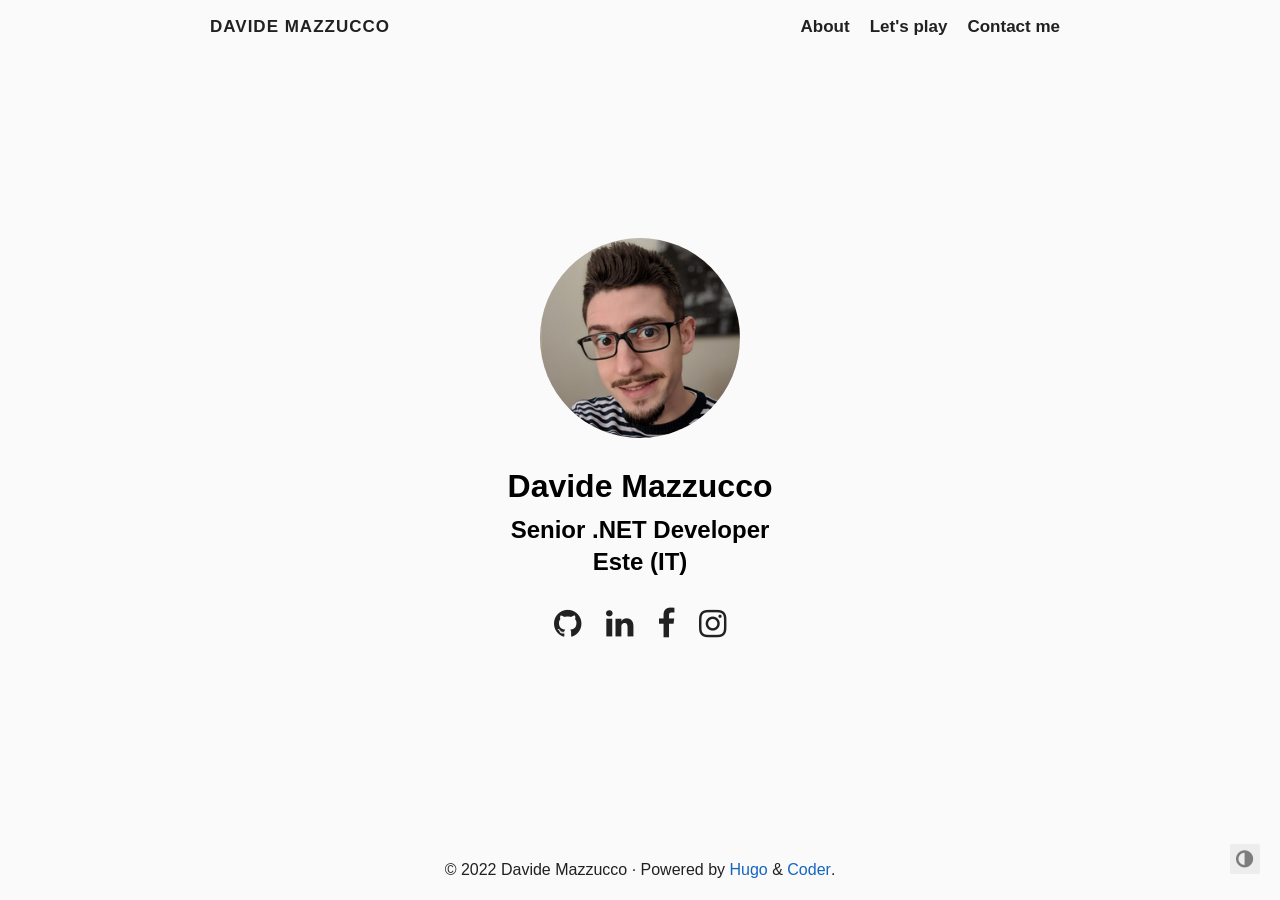
==== index.html @ 877c083f "gh-pages" ====
<!DOCTYPE html>
<html lang="en">

  <head>
    <meta charset="utf-8">
    <meta name="viewport" content="width=device-width, initial-scale=1.0">
    <meta http-equiv="Content-Language" content="en">
    <meta name="color-scheme" content="light dark">

    

    <meta name="author" content="Davide Mazzucco">
    <meta name="description" content="Davide Mazzucco&#39;s personal website">
    <meta name="keywords" content="blog,developer,personal">

    <meta name="twitter:card" content="summary"/>
<meta name="twitter:title" content="Davide Mazzucco"/>
<meta name="twitter:description" content="Davide Mazzucco&#39;s personal website"/>

    <meta property="og:title" content="Davide Mazzucco" />
<meta property="og:description" content="Davide Mazzucco&#39;s personal website" />
<meta property="og:type" content="website" />
<meta property="og:url" content="http://www.example.com/" />



    <title>Davide Mazzucco</title>

    
      <link rel="canonical" href="http://www.example.com/">
    

    <link rel="preload" href="/fonts/forkawesome-webfont.woff2?v=1.2.0" as="font" type="font/woff2" crossorigin>

    
      
      
      <link rel="stylesheet" href="/css/coder.min.d9fddbffe6f27e69985dc5fe0471cdb0e57fbf4775714bc3d847accb08f4a1f6.css" integrity="sha256-2f3b/&#43;byfmmYXcX&#43;BHHNsOV/v0d1cUvD2Eesywj0ofY=" crossorigin="anonymous" media="screen" />
    

    

    
      
        
        
        <link rel="stylesheet" href="/css/coder-dark.min.002ee2378e14c7a68f1f0a53d9694ed252090987c4e768023fac694a4fc5f793.css" integrity="sha256-AC7iN44Ux6aPHwpT2WlO0lIJCYfE52gCP6xpSk/F95M=" crossorigin="anonymous" media="screen" />
      
    

    

    

    <link rel="icon" type="image/png" href="/images/favicon-32x32.png" sizes="32x32">
    <link rel="icon" type="image/png" href="/images/favicon-16x16.png" sizes="16x16">

    <link rel="apple-touch-icon" href="/images/apple-touch-icon.png">
    <link rel="apple-touch-icon" sizes="180x180" href="/images/apple-touch-icon.png">

    <link rel="alternate" type="application/rss+xml" href="/index.xml" title="Davide Mazzucco" />
    <meta name="generator" content="Hugo 0.83.1" />
  </head>

  
  
    
  
  <body class="preload-transitions colorscheme-auto">
    
<div class="float-container">
    <a id="dark-mode-toggle" class="colorscheme-toggle">
        <i class="fa fa-adjust fa-fw" aria-hidden="true"></i>
    </a>
</div>


    <main class="wrapper">
      <nav class="navigation">
  <section class="container">
    <a class="navigation-title" href="/">
      Davide Mazzucco
    </a>
    
      <input type="checkbox" id="menu-toggle" />
      <label class="menu-button float-right" for="menu-toggle">
        <i class="fa fa-bars fa-fw" aria-hidden="true"></i>
      </label>
      <ul class="navigation-list">
        
          
            <li class="navigation-item">
              <a class="navigation-link" href="/about/">About</a>
            </li>
          
            <li class="navigation-item">
              <a class="navigation-link" href="/contact/games">Let&#39;s play</a>
            </li>
          
            <li class="navigation-item">
              <a class="navigation-link" href="/contact/">Contact me</a>
            </li>
          
        
        
      </ul>
    
  </section>
</nav>


      <div class="content">
        
  <section class="container centered">
  <div class="about">
    
      
        <div class="avatar"><img src="/images/avatar.jpg" alt="avatar"></div>
      
    
    
    <h1>Davide Mazzucco</h1>
    
    <h2>Senior .NET Developer<br>Este (IT)<br></h2>
    
    
    <ul>
      
        
          <li>
            <a href="https://github.com/Dez87/" aria-label="Github"   >
              <i class="fa fa-2x fa-github" aria-hidden="true"></i>
            </a>
          </li>
        
      
        
          <li>
            <a href="https://www.linkedin.com/in/mazzuccodavide/" aria-label="LinkedIn"   >
              <i class="fa fa-2x fa-linkedin" aria-hidden="true"></i>
            </a>
          </li>
        
      
        
          <li>
            <a href="https://www.facebook.com/dez1987" aria-label="Facebook"   >
              <i class="fa fa-2x fa-facebook" aria-hidden="true"></i>
            </a>
          </li>
        
      
        
          <li>
            <a href="https://www.instagram.com/davidakkien" aria-label="Instagram"   >
              <i class="fa fa-2x fa-instagram" aria-hidden="true"></i>
            </a>
          </li>
        
      
    </ul>
    
  </div>
</section>


      </div>

      <footer class="footer">
  <section class="container">
    ©
    
    2022
     Davide Mazzucco 
    ·
    Powered by <a href="https://gohugo.io/">Hugo</a> & <a href="https://github.com/luizdepra/hugo-coder/">Coder</a>.
    
  </section>
</footer>

    </main>

    
      
      <script src="/js/coder.min.39a51230dce2ac866c049b52573e38bf60666af4bc63c1bdf203b9b2d95b1cd6.js" integrity="sha256-OaUSMNzirIZsBJtSVz44v2BmavS8Y8G98gO5stlbHNY="></script>
    

    

    

    

    

    

    

    

    
  </body>

</html>
---- css/coder.min.d9fddbffe6f27e69985dc5fe0471cdb0e57fbf4775714bc3d847accb08f4a1f6.css ----
@charset "UTF-8";/*!normalize.css v8.0.1 | MIT License | github.com/necolas/normalize.css*/html{line-height:1.15;-webkit-text-size-adjust:100%}body{margin:0}main{display:block}h1{font-size:2em;margin:.67em 0}hr{box-sizing:content-box;height:0;overflow:visible}pre{font-family:monospace,monospace;font-size:1em}a{background-color:transparent;word-wrap:break-word}abbr[title]{border-bottom:none;text-decoration:underline;text-decoration:underline dotted}b,strong{font-weight:bolder}code,kbd,samp{font-family:monospace,monospace;font-size:1em}small{font-size:80%}sub,sup{font-size:75%;line-height:0;position:relative;vertical-align:baseline}sub{bottom:-.25em}sup{top:-.5em}img{border-style:none}button,input,optgroup,select,textarea{font-family:inherit;font-size:100%;line-height:1.15;margin:0}button,input{overflow:visible}button,select{text-transform:none}button,[type=button],[type=reset],[type=submit]{-webkit-appearance:button}button::-moz-focus-inner,[type=button]::-moz-focus-inner,[type=reset]::-moz-focus-inner,[type=submit]::-moz-focus-inner{border-style:none;padding:0}button:-moz-focusring,[type=button]:-moz-focusring,[type=reset]:-moz-focusring,[type=submit]:-moz-focusring{outline:1px dotted ButtonText}fieldset{padding:.35em .75em .625em}legend{box-sizing:border-box;color:inherit;display:table;max-width:100%;padding:0;white-space:normal}progress{vertical-align:baseline}textarea{overflow:auto}[type=checkbox],[type=radio]{box-sizing:border-box;padding:0}[type=number]::-webkit-inner-spin-button,[type=number]::-webkit-outer-spin-button{height:auto}[type=search]{-webkit-appearance:textfield;outline-offset:-2px}[type=search]::-webkit-search-decoration{-webkit-appearance:none}::-webkit-file-upload-button{-webkit-appearance:button;font:inherit}details{display:block}summary{display:list-item}template{display:none}[hidden]{display:none}/*!Fork Awesome 1.2.0
License - https://forkaweso.me/Fork-Awesome/license
Copyright 2018 Dave Gandy & Fork Awesome
Permission is hereby granted, free of charge, to any person obtaining a copy of this software and associated documentation files (the "Software"), to deal in the Software without restriction, including without limitation the rights to use, copy, modify, merge, publish, distribute, sublicense, and/or sell copies of the Software, and to permit persons to whom the Software is furnished to do so, subject to the following conditions:
The above copyright notice and this permission notice shall be included in all copies or substantial portions of the Software.
THE SOFTWARE IS PROVIDED "AS IS", WITHOUT WARRANTY OF ANY KIND, EXPRESS OR IMPLIED, INCLUDING BUT NOT LIMITED TO THE WARRANTIES OF MERCHANTABILITY, FITNESS FOR A PARTICULAR PURPOSE AND NONINFRINGEMENT. IN NO EVENT SHALL THE AUTHORS OR COPYRIGHT HOLDERS BE LIABLE FOR ANY CLAIM, DAMAGES OR OTHER LIABILITY, WHETHER IN AN ACTION OF CONTRACT, TORT OR OTHERWISE, ARISING FROM, OUT OF OR IN CONNECTION WITH THE SOFTWARE OR THE USE OR OTHER DEALINGS IN THE SOFTWARE.*/@font-face{font-family:forkawesome;src:url(../fonts/forkawesome-webfont.eot?v=1.2.0);src:url(../fonts/forkawesome-webfont.eot?#iefix&v=1.2.0)format("embedded-opentype"),url(../fonts/forkawesome-webfont.woff2?v=1.2.0)format("woff2"),url(../fonts/forkawesome-webfont.woff?v=1.2.0)format("woff"),url(../fonts/forkawesome-webfont.ttf?v=1.2.0)format("truetype"),url(../fonts/forkawesome-webfont.svg?v=1.2.0#forkawesomeregular)format("svg");font-weight:400;font-style:normal;font-display:block}.fa{display:inline-block;font:14px/1 ForkAwesome;font-size:inherit;text-rendering:auto;-webkit-font-smoothing:antialiased;-moz-osx-font-smoothing:grayscale}.fa-lg{font-size:1.33333333em;line-height:.75em;vertical-align:-15%}.fa-2x{font-size:2em}.fa-3x{font-size:3em}.fa-4x{font-size:4em}.fa-5x{font-size:5em}.fa-fw{width:1.28571429em;text-align:center}.fa-ul{padding-left:0;margin-left:2.14285714em;list-style-type:none}.fa-ul>li{position:relative}.fa-li{position:absolute;left:-2.14285714em;width:2.14285714em;top:.14285714em;text-align:center}.fa-li.fa-lg{left:-1.85714286em}.fa-border{padding:.2em .25em .15em;border:solid .08em #eee;border-radius:.1em}.fa-pull-left{float:left}.fa-pull-right{float:right}.fa.fa-pull-left{margin-right:.3em}.fa.fa-pull-right{margin-left:.3em}.pull-right{float:right}.pull-left{float:left}.fa.pull-left{margin-right:.3em}.fa.pull-right{margin-left:.3em}.fa-spin{-webkit-animation:fa-spin 2s infinite linear;animation:fa-spin 2s infinite linear}.fa-pulse{-webkit-animation:fa-spin 1s infinite steps(8);animation:fa-spin 1s infinite steps(8)}@-webkit-keyframes fa-spin{0%{-webkit-transform:rotate(0);transform:rotate(0)}100%{-webkit-transform:rotate(359deg);transform:rotate(359deg)}}@keyframes fa-spin{0%{-webkit-transform:rotate(0);transform:rotate(0)}100%{-webkit-transform:rotate(359deg);transform:rotate(359deg)}}.fa-rotate-90{-ms-filter:"progid:DXImageTransform.Microsoft.BasicImage(rotation=1)";-webkit-transform:rotate(90deg);-ms-transform:rotate(90deg);transform:rotate(90deg)}.fa-rotate-180{-ms-filter:"progid:DXImageTransform.Microsoft.BasicImage(rotation=2)";-webkit-transform:rotate(180deg);-ms-transform:rotate(180deg);transform:rotate(180deg)}.fa-rotate-270{-ms-filter:"progid:DXImageTransform.Microsoft.BasicImage(rotation=3)";-webkit-transform:rotate(270deg);-ms-transform:rotate(270deg);transform:rotate(270deg)}.fa-flip-horizontal{-ms-filter:"progid:DXImageTransform.Microsoft.BasicImage(rotation=0, mirror=1)";-webkit-transform:scale(-1,1);-ms-transform:scale(-1,1);transform:scale(-1,1)}.fa-flip-vertical{-ms-filter:"progid:DXImageTransform.Microsoft.BasicImage(rotation=2, mirror=1)";-webkit-transform:scale(1,-1);-ms-transform:scale(1,-1);transform:scale(1,-1)}:root .fa-rotate-90,:root .fa-rotate-180,:root .fa-rotate-270,:root .fa-flip-horizontal,:root .fa-flip-vertical{filter:none}.fa-stack{position:relative;display:inline-block;width:2em;height:2em;line-height:2em;vertical-align:middle}.fa-stack-1x,.fa-stack-2x{position:absolute;left:0;width:100%;text-align:center}.fa-stack-1x{line-height:inherit}.fa-stack-2x{font-size:2em}.fa-inverse{color:#fff}.fa-glass:before{content:"\f000"}.fa-music:before{content:"\f001"}.fa-search:before{content:"\f002"}.fa-envelope-o:before{content:"\f003"}.fa-heart:before{content:"\f004"}.fa-star:before{content:"\f005"}.fa-star-o:before{content:"\f006"}.fa-user:before{content:"\f007"}.fa-film:before{content:"\f008"}.fa-th-large:before{content:"\f009"}.fa-th:before{content:"\f00a"}.fa-th-list:before{content:"\f00b"}.fa-check:before{content:"\f00c"}.fa-remove:before,.fa-close:before,.fa-times:before{content:"\f00d"}.fa-search-plus:before{content:"\f00e"}.fa-search-minus:before{content:"\f010"}.fa-power-off:before{content:"\f011"}.fa-signal:before{content:"\f012"}.fa-gear:before,.fa-cog:before{content:"\f013"}.fa-trash-o:before{content:"\f014"}.fa-home:before{content:"\f015"}.fa-file-o:before{content:"\f016"}.fa-clock-o:before{content:"\f017"}.fa-road:before{content:"\f018"}.fa-download:before{content:"\f019"}.fa-arrow-circle-o-down:before{content:"\f01a"}.fa-arrow-circle-o-up:before{content:"\f01b"}.fa-inbox:before{content:"\f01c"}.fa-play-circle-o:before{content:"\f01d"}.fa-rotate-right:before,.fa-repeat:before{content:"\f01e"}.fa-sync:before,.fa-refresh:before{content:"\f021"}.fa-list-alt:before{content:"\f022"}.fa-lock:before{content:"\f023"}.fa-flag:before{content:"\f024"}.fa-headphones:before{content:"\f025"}.fa-volume-off:before{content:"\f026"}.fa-volume-down:before{content:"\f027"}.fa-volume-up:before{content:"\f028"}.fa-qrcode:before{content:"\f029"}.fa-barcode:before{content:"\f02a"}.fa-tag:before{content:"\f02b"}.fa-tags:before{content:"\f02c"}.fa-book:before{content:"\f02d"}.fa-bookmark:before{content:"\f02e"}.fa-print:before{content:"\f02f"}.fa-camera:before{content:"\f030"}.fa-font:before{content:"\f031"}.fa-bold:before{content:"\f032"}.fa-italic:before{content:"\f033"}.fa-text-height:before{content:"\f034"}.fa-text-width:before{content:"\f035"}.fa-align-left:before{content:"\f036"}.fa-align-center:before{content:"\f037"}.fa-align-right:before{content:"\f038"}.fa-align-justify:before{content:"\f039"}.fa-list:before{content:"\f03a"}.fa-dedent:before,.fa-outdent:before{content:"\f03b"}.fa-indent:before{content:"\f03c"}.fa-video:before,.fa-video-camera:before{content:"\f03d"}.fa-photo:before,.fa-image:before,.fa-picture-o:before{content:"\f03e"}.fa-pencil:before{content:"\f040"}.fa-map-marker:before{content:"\f041"}.fa-adjust:before{content:"\f042"}.fa-tint:before{content:"\f043"}.fa-edit:before,.fa-pencil-square-o:before{content:"\f044"}.fa-share-square-o:before{content:"\f045"}.fa-check-square-o:before{content:"\f046"}.fa-arrows:before{content:"\f047"}.fa-step-backward:before{content:"\f048"}.fa-fast-backward:before{content:"\f049"}.fa-backward:before{content:"\f04a"}.fa-play:before{content:"\f04b"}.fa-pause:before{content:"\f04c"}.fa-stop:before{content:"\f04d"}.fa-forward:before{content:"\f04e"}.fa-fast-forward:before{content:"\f050"}.fa-step-forward:before{content:"\f051"}.fa-eject:before{content:"\f052"}.fa-chevron-left:before{content:"\f053"}.fa-chevron-right:before{content:"\f054"}.fa-plus-circle:before{content:"\f055"}.fa-minus-circle:before{content:"\f056"}.fa-times-circle:before{content:"\f057"}.fa-check-circle:before{content:"\f058"}.fa-question-circle:before{content:"\f059"}.fa-info-circle:before{content:"\f05a"}.fa-crosshairs:before{content:"\f05b"}.fa-times-circle-o:before{content:"\f05c"}.fa-check-circle-o:before{content:"\f05d"}.fa-ban:before{content:"\f05e"}.fa-arrow-left:before{content:"\f060"}.fa-arrow-right:before{content:"\f061"}.fa-arrow-up:before{content:"\f062"}.fa-arrow-down:before{content:"\f063"}.fa-mail-forward:before,.fa-share:before{content:"\f064"}.fa-expand:before{content:"\f065"}.fa-compress:before{content:"\f066"}.fa-plus:before{content:"\f067"}.fa-minus:before{content:"\f068"}.fa-asterisk:before{content:"\f069"}.fa-exclamation-circle:before{content:"\f06a"}.fa-gift:before{content:"\f06b"}.fa-leaf:before{content:"\f06c"}.fa-fire:before{content:"\f06d"}.fa-eye:before{content:"\f06e"}.fa-eye-slash:before{content:"\f070"}.fa-warning:before,.fa-exclamation-triangle:before{content:"\f071"}.fa-plane:before{content:"\f072"}.fa-calendar:before{content:"\f073"}.fa-random:before{content:"\f074"}.fa-comment:before{content:"\f075"}.fa-magnet:before{content:"\f076"}.fa-chevron-up:before{content:"\f077"}.fa-chevron-down:before{content:"\f078"}.fa-retweet:before{content:"\f079"}.fa-shopping-cart:before{content:"\f07a"}.fa-folder:before{content:"\f07b"}.fa-folder-open:before{content:"\f07c"}.fa-arrows-v:before{content:"\f07d"}.fa-arrows-h:before{content:"\f07e"}.fa-bar-chart-o:before,.fa-bar-chart:before{content:"\f080"}.fa-twitter-square:before{content:"\f081"}.fa-facebook-square:before{content:"\f082"}.fa-camera-retro:before{content:"\f083"}.fa-key:before{content:"\f084"}.fa-gears:before,.fa-cogs:before{content:"\f085"}.fa-comments:before{content:"\f086"}.fa-thumbs-o-up:before{content:"\f087"}.fa-thumbs-o-down:before{content:"\f088"}.fa-star-half:before{content:"\f089"}.fa-heart-o:before{content:"\f08a"}.fa-sign-out:before{content:"\f08b"}.fa-linkedin-square:before{content:"\f08c"}.fa-thumb-tack:before{content:"\f08d"}.fa-external-link:before{content:"\f08e"}.fa-sign-in:before{content:"\f090"}.fa-trophy:before{content:"\f091"}.fa-github-square:before{content:"\f092"}.fa-upload:before{content:"\f093"}.fa-lemon-o:before{content:"\f094"}.fa-phone:before{content:"\f095"}.fa-square-o:before{content:"\f096"}.fa-bookmark-o:before{content:"\f097"}.fa-phone-square:before{content:"\f098"}.fa-twitter:before{content:"\f099"}.fa-facebook-f:before,.fa-facebook:before{content:"\f09a"}.fa-github:before{content:"\f09b"}.fa-unlock:before{content:"\f09c"}.fa-credit-card:before{content:"\f09d"}.fa-feed:before,.fa-rss:before{content:"\f09e"}.fa-hdd-o:before{content:"\f0a0"}.fa-bullhorn:before{content:"\f0a1"}.fa-bell-o:before{content:"\f0f3"}.fa-certificate:before{content:"\f0a3"}.fa-hand-o-right:before{content:"\f0a4"}.fa-hand-o-left:before{content:"\f0a5"}.fa-hand-o-up:before{content:"\f0a6"}.fa-hand-o-down:before{content:"\f0a7"}.fa-arrow-circle-left:before{content:"\f0a8"}.fa-arrow-circle-right:before{content:"\f0a9"}.fa-arrow-circle-up:before{content:"\f0aa"}.fa-arrow-circle-down:before{content:"\f0ab"}.fa-globe:before{content:"\f0ac"}.fa-globe-e:before{content:"\f304"}.fa-globe-w:before{content:"\f305"}.fa-wrench:before{content:"\f0ad"}.fa-tasks:before{content:"\f0ae"}.fa-filter:before{content:"\f0b0"}.fa-briefcase:before{content:"\f0b1"}.fa-arrows-alt:before{content:"\f0b2"}.fa-community:before,.fa-group:before,.fa-users:before{content:"\f0c0"}.fa-chain:before,.fa-link:before{content:"\f0c1"}.fa-cloud:before{content:"\f0c2"}.fa-flask:before{content:"\f0c3"}.fa-cut:before,.fa-scissors:before{content:"\f0c4"}.fa-copy:before,.fa-files-o:before{content:"\f0c5"}.fa-paperclip:before{content:"\f0c6"}.fa-save:before,.fa-floppy-o:before{content:"\f0c7"}.fa-square:before{content:"\f0c8"}.fa-navicon:before,.fa-reorder:before,.fa-bars:before{content:"\f0c9"}.fa-list-ul:before{content:"\f0ca"}.fa-list-ol:before{content:"\f0cb"}.fa-strikethrough:before{content:"\f0cc"}.fa-underline:before{content:"\f0cd"}.fa-table:before{content:"\f0ce"}.fa-magic:before{content:"\f0d0"}.fa-truck:before{content:"\f0d1"}.fa-pinterest:before{content:"\f0d2"}.fa-pinterest-square:before{content:"\f0d3"}.fa-google-plus-square:before{content:"\f0d4"}.fa-google-plus-g:before,.fa-google-plus:before{content:"\f0d5"}.fa-money:before{content:"\f0d6"}.fa-caret-down:before{content:"\f0d7"}.fa-caret-up:before{content:"\f0d8"}.fa-caret-left:before{content:"\f0d9"}.fa-caret-right:before{content:"\f0da"}.fa-columns:before{content:"\f0db"}.fa-unsorted:before,.fa-sort:before{content:"\f0dc"}.fa-sort-down:before,.fa-sort-desc:before{content:"\f0dd"}.fa-sort-up:before,.fa-sort-asc:before{content:"\f0de"}.fa-envelope:before{content:"\f0e0"}.fa-linkedin:before{content:"\f0e1"}.fa-rotate-left:before,.fa-undo:before{content:"\f0e2"}.fa-legal:before,.fa-gavel:before{content:"\f0e3"}.fa-dashboard:before,.fa-tachometer:before{content:"\f0e4"}.fa-comment-o:before{content:"\f0e5"}.fa-comments-o:before{content:"\f0e6"}.fa-flash:before,.fa-bolt:before{content:"\f0e7"}.fa-sitemap:before{content:"\f0e8"}.fa-umbrella:before{content:"\f0e9"}.fa-paste:before,.fa-clipboard:before{content:"\f0ea"}.fa-lightbulb-o:before{content:"\f0eb"}.fa-exchange:before{content:"\f0ec"}.fa-cloud-download:before{content:"\f0ed"}.fa-cloud-upload:before{content:"\f0ee"}.fa-user-md:before{content:"\f0f0"}.fa-stethoscope:before{content:"\f0f1"}.fa-suitcase:before{content:"\f0f2"}.fa-bell:before{content:"\f0a2"}.fa-coffee:before{content:"\f0f4"}.fa-utensils:before,.fa-cutlery:before{content:"\f0f5"}.fa-file-text-o:before{content:"\f0f6"}.fa-building-o:before{content:"\f0f7"}.fa-hospital-o:before{content:"\f0f8"}.fa-ambulance:before{content:"\f0f9"}.fa-medkit:before{content:"\f0fa"}.fa-fighter-jet:before{content:"\f0fb"}.fa-beer:before{content:"\f0fc"}.fa-h-square:before{content:"\f0fd"}.fa-plus-square:before{content:"\f0fe"}.fa-angle-double-left:before{content:"\f100"}.fa-angle-double-right:before{content:"\f101"}.fa-angle-double-up:before{content:"\f102"}.fa-angle-double-down:before{content:"\f103"}.fa-angle-left:before{content:"\f104"}.fa-angle-right:before{content:"\f105"}.fa-angle-up:before{content:"\f106"}.fa-angle-down:before{content:"\f107"}.fa-desktop:before{content:"\f108"}.fa-laptop:before{content:"\f109"}.fa-tablet:before{content:"\f10a"}.fa-mobile-phone:before,.fa-mobile:before{content:"\f10b"}.fa-circle-o:before{content:"\f10c"}.fa-quote-left:before{content:"\f10d"}.fa-quote-right:before{content:"\f10e"}.fa-spinner:before{content:"\f110"}.fa-circle:before{content:"\f111"}.fa-mail-reply:before,.fa-reply:before{content:"\f112"}.fa-github-alt:before{content:"\f113"}.fa-folder-o:before{content:"\f114"}.fa-folder-open-o:before{content:"\f115"}.fa-smile-o:before{content:"\f118"}.fa-frown-o:before{content:"\f119"}.fa-meh-o:before{content:"\f11a"}.fa-gamepad:before{content:"\f11b"}.fa-keyboard-o:before{content:"\f11c"}.fa-flag-o:before{content:"\f11d"}.fa-flag-checkered:before{content:"\f11e"}.fa-terminal:before{content:"\f120"}.fa-code:before{content:"\f121"}.fa-mail-reply-all:before,.fa-reply-all:before{content:"\f122"}.fa-star-half-empty:before,.fa-star-half-full:before,.fa-star-half-o:before{content:"\f123"}.fa-location-arrow:before{content:"\f124"}.fa-crop:before{content:"\f125"}.fa-code-fork:before{content:"\f126"}.fa-unlink:before,.fa-chain-broken:before{content:"\f127"}.fa-question:before{content:"\f128"}.fa-info:before{content:"\f129"}.fa-exclamation:before{content:"\f12a"}.fa-superscript:before{content:"\f12b"}.fa-subscript:before{content:"\f12c"}.fa-eraser:before{content:"\f12d"}.fa-puzzle-piece:before{content:"\f12e"}.fa-microphone:before{content:"\f130"}.fa-microphone-slash:before{content:"\f131"}.fa-shield:before{content:"\f132"}.fa-calendar-o:before{content:"\f133"}.fa-fire-extinguisher:before{content:"\f134"}.fa-rocket:before{content:"\f135"}.fa-maxcdn:before{content:"\f136"}.fa-chevron-circle-left:before{content:"\f137"}.fa-chevron-circle-right:before{content:"\f138"}.fa-chevron-circle-up:before{content:"\f139"}.fa-chevron-circle-down:before{content:"\f13a"}.fa-html5:before{content:"\f13b"}.fa-css3:before{content:"\f13c"}.fa-anchor:before{content:"\f13d"}.fa-unlock-alt:before{content:"\f13e"}.fa-bullseye:before{content:"\f140"}.fa-ellipsis-h:before{content:"\f141"}.fa-ellipsis-v:before{content:"\f142"}.fa-rss-square:before{content:"\f143"}.fa-play-circle:before{content:"\f144"}.fa-ticket:before{content:"\f145"}.fa-minus-square:before{content:"\f146"}.fa-minus-square-o:before{content:"\f147"}.fa-level-up:before{content:"\f148"}.fa-level-down:before{content:"\f149"}.fa-check-square:before{content:"\f14a"}.fa-pencil-square:before{content:"\f14b"}.fa-external-link-square:before{content:"\f14c"}.fa-share-square:before{content:"\f14d"}.fa-compass:before{content:"\f14e"}.fa-toggle-down:before,.fa-caret-square-o-down:before{content:"\f150"}.fa-toggle-up:before,.fa-caret-square-o-up:before{content:"\f151"}.fa-toggle-right:before,.fa-caret-square-o-right:before{content:"\f152"}.fa-euro:before,.fa-eur:before{content:"\f153"}.fa-pound:before,.fa-gbp:before{content:"\f154"}.fa-dollar:before,.fa-usd:before{content:"\f155"}.fa-rupee:before,.fa-inr:before{content:"\f156"}.fa-cny:before,.fa-rmb:before,.fa-yen:before,.fa-jpy:before{content:"\f157"}.fa-ruble:before,.fa-rouble:before,.fa-rub:before{content:"\f158"}.fa-won:before,.fa-krw:before{content:"\f159"}.fa-bitcoin:before,.fa-btc:before{content:"\f15a"}.fa-file:before{content:"\f15b"}.fa-file-text:before{content:"\f15c"}.fa-sort-alpha-down:before,.fa-sort-alpha-asc:before{content:"\f15d"}.fa-sort-alpha-up:before,.fa-sort-alpha-desc:before{content:"\f15e"}.fa-sort-amount-down:before,.fa-sort-amount-asc:before{content:"\f160"}.fa-sort-amount-up:before,.fa-sort-amount-desc:before{content:"\f161"}.fa-sort-numeric-down:before,.fa-sort-numeric-asc:before{content:"\f162"}.fa-sort-numeric-up:before,.fa-sort-numeric-desc:before{content:"\f163"}.fa-thumbs-up:before{content:"\f164"}.fa-thumbs-down:before{content:"\f165"}.fa-youtube-square:before{content:"\f166"}.fa-youtube:before{content:"\f167"}.fa-xing:before{content:"\f168"}.fa-xing-square:before{content:"\f169"}.fa-youtube-play:before{content:"\f16a"}.fa-dropbox:before{content:"\f16b"}.fa-stack-overflow:before{content:"\f16c"}.fa-instagram:before{content:"\f16d"}.fa-flickr:before{content:"\f16e"}.fa-adn:before{content:"\f170"}.fa-bitbucket:before{content:"\f171"}.fa-bitbucket-square:before{content:"\f172"}.fa-tumblr:before{content:"\f173"}.fa-tumblr-square:before{content:"\f174"}.fa-long-arrow-down:before{content:"\f175"}.fa-long-arrow-up:before{content:"\f176"}.fa-long-arrow-left:before{content:"\f177"}.fa-long-arrow-right:before{content:"\f178"}.fa-apple:before{content:"\f179"}.fa-windows:before{content:"\f17a"}.fa-android:before{content:"\f17b"}.fa-linux:before{content:"\f17c"}.fa-dribbble:before{content:"\f17d"}.fa-skype:before{content:"\f17e"}.fa-foursquare:before{content:"\f180"}.fa-trello:before{content:"\f181"}.fa-female:before{content:"\f182"}.fa-male:before{content:"\f183"}.fa-gittip:before,.fa-gratipay:before{content:"\f184"}.fa-sun-o:before{content:"\f185"}.fa-moon-o:before{content:"\f186"}.fa-archive:before{content:"\f187"}.fa-bug:before{content:"\f188"}.fa-vk:before{content:"\f189"}.fa-weibo:before{content:"\f18a"}.fa-renren:before{content:"\f18b"}.fa-pagelines:before{content:"\f18c"}.fa-stack-exchange:before{content:"\f18d"}.fa-arrow-circle-o-right:before{content:"\f18e"}.fa-arrow-circle-o-left:before{content:"\f190"}.fa-toggle-left:before,.fa-caret-square-o-left:before{content:"\f191"}.fa-dot-circle-o:before{content:"\f192"}.fa-wheelchair:before{content:"\f193"}.fa-vimeo-square:before{content:"\f194"}.fa-turkish-lira:before,.fa-try:before{content:"\f195"}.fa-plus-square-o:before{content:"\f196"}.fa-space-shuttle:before{content:"\f197"}.fa-slack:before{content:"\f198"}.fa-envelope-square:before{content:"\f199"}.fa-wordpress:before{content:"\f19a"}.fa-openid:before{content:"\f19b"}.fa-institution:before,.fa-bank:before,.fa-university:before{content:"\f19c"}.fa-mortar-board:before,.fa-graduation-cap:before{content:"\f19d"}.fa-yahoo:before{content:"\f19e"}.fa-google:before{content:"\f1a0"}.fa-reddit:before{content:"\f1a1"}.fa-reddit-square:before{content:"\f1a2"}.fa-stumbleupon-circle:before{content:"\f1a3"}.fa-stumbleupon:before{content:"\f1a4"}.fa-delicious:before{content:"\f1a5"}.fa-digg:before{content:"\f1a6"}.fa-drupal:before{content:"\f1a9"}.fa-joomla:before{content:"\f1aa"}.fa-language:before{content:"\f1ab"}.fa-fax:before{content:"\f1ac"}.fa-building:before{content:"\f1ad"}.fa-child:before{content:"\f1ae"}.fa-paw:before{content:"\f1b0"}.fa-utensil-spoon:before,.fa-spoon:before{content:"\f1b1"}.fa-cube:before{content:"\f1b2"}.fa-cubes:before{content:"\f1b3"}.fa-behance:before{content:"\f1b4"}.fa-behance-square:before{content:"\f1b5"}.fa-steam:before{content:"\f1b6"}.fa-steam-square:before{content:"\f1b7"}.fa-recycle:before{content:"\f1b8"}.fa-automobile:before,.fa-car:before{content:"\f1b9"}.fa-cab:before,.fa-taxi:before{content:"\f1ba"}.fa-tree:before{content:"\f1bb"}.fa-spotify:before{content:"\f1bc"}.fa-deviantart:before{content:"\f1bd"}.fa-soundcloud:before{content:"\f1be"}.fa-database:before{content:"\f1c0"}.fa-file-pdf-o:before{content:"\f1c1"}.fa-file-word-o:before{content:"\f1c2"}.fa-file-excel-o:before{content:"\f1c3"}.fa-file-powerpoint-o:before{content:"\f1c4"}.fa-file-photo-o:before,.fa-file-picture-o:before,.fa-file-image-o:before{content:"\f1c5"}.fa-file-zip-o:before,.fa-file-archive-o:before{content:"\f1c6"}.fa-file-sound-o:before,.fa-file-audio-o:before{content:"\f1c7"}.fa-file-movie-o:before,.fa-file-video-o:before{content:"\f1c8"}.fa-file-code-o:before{content:"\f1c9"}.fa-vine:before{content:"\f1ca"}.fa-codepen:before{content:"\f1cb"}.fa-jsfiddle:before{content:"\f1cc"}.fa-life-bouy:before,.fa-life-buoy:before,.fa-life-saver:before,.fa-support:before,.fa-life-ring:before{content:"\f1cd"}.fa-circle-o-notch:before{content:"\f1ce"}.fa-ra:before,.fa-resistance:before,.fa-rebel:before{content:"\f1d0"}.fa-ge:before,.fa-empire:before{content:"\f1d1"}.fa-git-square:before{content:"\f1d2"}.fa-git:before{content:"\f1d3"}.fa-y-combinator-square:before,.fa-yc-square:before,.fa-hacker-news:before{content:"\f1d4"}.fa-tencent-weibo:before{content:"\f1d5"}.fa-qq:before{content:"\f1d6"}.fa-wechat:before,.fa-weixin:before{content:"\f1d7"}.fa-send:before,.fa-paper-plane:before{content:"\f1d8"}.fa-send-o:before,.fa-paper-plane-o:before{content:"\f1d9"}.fa-history:before{content:"\f1da"}.fa-circle-thin:before{content:"\f1db"}.fa-heading:before,.fa-header:before{content:"\f1dc"}.fa-paragraph:before{content:"\f1dd"}.fa-sliders:before{content:"\f1de"}.fa-share-alt:before{content:"\f1e0"}.fa-share-alt-square:before{content:"\f1e1"}.fa-bomb:before{content:"\f1e2"}.fa-soccer-ball-o:before,.fa-futbol-o:before{content:"\f1e3"}.fa-tty:before{content:"\f1e4"}.fa-binoculars:before{content:"\f1e5"}.fa-plug:before{content:"\f1e6"}.fa-slideshare:before{content:"\f1e7"}.fa-twitch:before{content:"\f1e8"}.fa-yelp:before{content:"\f1e9"}.fa-newspaper-o:before{content:"\f1ea"}.fa-wifi:before{content:"\f1eb"}.fa-calculator:before{content:"\f1ec"}.fa-paypal:before{content:"\f1ed"}.fa-google-wallet:before{content:"\f1ee"}.fa-cc-visa:before{content:"\f1f0"}.fa-cc-mastercard:before{content:"\f1f1"}.fa-cc-discover:before{content:"\f1f2"}.fa-cc-amex:before{content:"\f1f3"}.fa-cc-paypal:before{content:"\f1f4"}.fa-cc-stripe:before{content:"\f1f5"}.fa-bell-slash:before{content:"\f1f6"}.fa-bell-slash-o:before{content:"\f1f7"}.fa-trash:before{content:"\f1f8"}.fa-copyright:before{content:"\f1f9"}.fa-at:before{content:"\f1fa"}.fa-eyedropper:before{content:"\f1fb"}.fa-paint-brush:before{content:"\f1fc"}.fa-birthday-cake:before{content:"\f1fd"}.fa-area-chart:before{content:"\f1fe"}.fa-pie-chart:before{content:"\f200"}.fa-line-chart:before{content:"\f201"}.fa-lastfm:before{content:"\f202"}.fa-lastfm-square:before{content:"\f203"}.fa-toggle-off:before{content:"\f204"}.fa-toggle-on:before{content:"\f205"}.fa-bicycle:before{content:"\f206"}.fa-bus:before{content:"\f207"}.fa-ioxhost:before{content:"\f208"}.fa-angellist:before{content:"\f209"}.fa-closed-captioning:before,.fa-cc:before{content:"\f20a"}.fa-shekel:before,.fa-sheqel:before,.fa-ils:before{content:"\f20b"}.fa-meanpath:before{content:"\f20c"}.fa-buysellads:before{content:"\f20d"}.fa-connectdevelop:before{content:"\f20e"}.fa-dashcube:before{content:"\f210"}.fa-forumbee:before{content:"\f211"}.fa-leanpub:before{content:"\f212"}.fa-sellsy:before{content:"\f213"}.fa-shirtsinbulk:before{content:"\f214"}.fa-simplybuilt:before{content:"\f215"}.fa-skyatlas:before{content:"\f216"}.fa-cart-plus:before{content:"\f217"}.fa-cart-arrow-down:before{content:"\f218"}.fa-gem:before,.fa-diamond:before{content:"\f219"}.fa-ship:before{content:"\f21a"}.fa-user-secret:before{content:"\f21b"}.fa-motorcycle:before{content:"\f21c"}.fa-street-view:before{content:"\f21d"}.fa-heartbeat:before{content:"\f21e"}.fa-venus:before{content:"\f221"}.fa-mars:before{content:"\f222"}.fa-mercury:before{content:"\f223"}.fa-intersex:before,.fa-transgender:before{content:"\f224"}.fa-transgender-alt:before{content:"\f225"}.fa-venus-double:before{content:"\f226"}.fa-mars-double:before{content:"\f227"}.fa-venus-mars:before{content:"\f228"}.fa-mars-stroke:before{content:"\f229"}.fa-mars-stroke-v:before{content:"\f22a"}.fa-mars-stroke-h:before{content:"\f22b"}.fa-neuter:before{content:"\f22c"}.fa-genderless:before{content:"\f22d"}.fa-facebook-official:before{content:"\f230"}.fa-pinterest-p:before{content:"\f231"}.fa-whatsapp:before{content:"\f232"}.fa-server:before{content:"\f233"}.fa-user-plus:before{content:"\f234"}.fa-user-times:before{content:"\f235"}.fa-hotel:before,.fa-bed:before{content:"\f236"}.fa-viacoin:before{content:"\f237"}.fa-train:before{content:"\f238"}.fa-subway:before{content:"\f239"}.fa-medium:before{content:"\f23a"}.fa-medium-square:before{content:"\f2f8"}.fa-yc:before,.fa-y-combinator:before{content:"\f23b"}.fa-optin-monster:before{content:"\f23c"}.fa-opencart:before{content:"\f23d"}.fa-expeditedssl:before{content:"\f23e"}.fa-battery-4:before,.fa-battery:before,.fa-battery-full:before{content:"\f240"}.fa-battery-3:before,.fa-battery-three-quarters:before{content:"\f241"}.fa-battery-2:before,.fa-battery-half:before{content:"\f242"}.fa-battery-1:before,.fa-battery-quarter:before{content:"\f243"}.fa-battery-0:before,.fa-battery-empty:before{content:"\f244"}.fa-mouse-pointer:before{content:"\f245"}.fa-i-cursor:before{content:"\f246"}.fa-object-group:before{content:"\f247"}.fa-object-ungroup:before{content:"\f248"}.fa-sticky-note:before{content:"\f249"}.fa-sticky-note-o:before{content:"\f24a"}.fa-cc-jcb:before{content:"\f24b"}.fa-cc-diners-club:before{content:"\f24c"}.fa-clone:before{content:"\f24d"}.fa-balance-scale:before{content:"\f24e"}.fa-hourglass-o:before{content:"\f250"}.fa-hourglass-1:before,.fa-hourglass-start:before{content:"\f251"}.fa-hourglass-2:before,.fa-hourglass-half:before{content:"\f252"}.fa-hourglass-3:before,.fa-hourglass-end:before{content:"\f253"}.fa-hourglass:before{content:"\f254"}.fa-hand-grab-o:before,.fa-hand-rock-o:before{content:"\f255"}.fa-hand-stop-o:before,.fa-hand-paper-o:before{content:"\f256"}.fa-hand-scissors-o:before{content:"\f257"}.fa-hand-lizard-o:before{content:"\f258"}.fa-hand-spock-o:before{content:"\f259"}.fa-hand-pointer-o:before{content:"\f25a"}.fa-hand-peace-o:before{content:"\f25b"}.fa-trademark:before{content:"\f25c"}.fa-registered:before{content:"\f25d"}.fa-creative-commons:before{content:"\f25e"}.fa-gg:before{content:"\f260"}.fa-gg-circle:before{content:"\f261"}.fa-tripadvisor:before{content:"\f262"}.fa-odnoklassniki:before{content:"\f263"}.fa-odnoklassniki-square:before{content:"\f264"}.fa-get-pocket:before{content:"\f265"}.fa-wikipedia-w:before{content:"\f266"}.fa-safari:before{content:"\f267"}.fa-chrome:before{content:"\f268"}.fa-firefox:before{content:"\f269"}.fa-opera:before{content:"\f26a"}.fa-internet-explorer:before{content:"\f26b"}.fa-tv:before,.fa-television:before{content:"\f26c"}.fa-contao:before{content:"\f26d"}.fa-500px:before{content:"\f26e"}.fa-amazon:before{content:"\f270"}.fa-calendar-plus-o:before{content:"\f271"}.fa-calendar-minus-o:before{content:"\f272"}.fa-calendar-times-o:before{content:"\f273"}.fa-calendar-check-o:before{content:"\f274"}.fa-industry:before{content:"\f275"}.fa-map-pin:before{content:"\f276"}.fa-map-signs:before{content:"\f277"}.fa-map-o:before{content:"\f278"}.fa-map:before{content:"\f279"}.fa-commenting:before{content:"\f27a"}.fa-commenting-o:before{content:"\f27b"}.fa-houzz:before{content:"\f27c"}.fa-vimeo-v:before,.fa-vimeo:before{content:"\f27d"}.fa-black-tie:before{content:"\f27e"}.fa-fonticons:before{content:"\f280"}.fa-reddit-alien:before{content:"\f281"}.fa-edge:before{content:"\f282"}.fa-credit-card-alt:before{content:"\f283"}.fa-codiepie:before{content:"\f284"}.fa-modx:before{content:"\f285"}.fa-fort-awesome:before{content:"\f286"}.fa-usb:before{content:"\f287"}.fa-product-hunt:before{content:"\f288"}.fa-mixcloud:before{content:"\f289"}.fa-scribd:before{content:"\f28a"}.fa-pause-circle:before{content:"\f28b"}.fa-pause-circle-o:before{content:"\f28c"}.fa-stop-circle:before{content:"\f28d"}.fa-stop-circle-o:before{content:"\f28e"}.fa-shopping-bag:before{content:"\f290"}.fa-shopping-basket:before{content:"\f291"}.fa-hashtag:before{content:"\f292"}.fa-bluetooth:before{content:"\f293"}.fa-bluetooth-b:before{content:"\f294"}.fa-percent:before{content:"\f295"}.fa-gitlab:before{content:"\f296"}.fa-wpbeginner:before{content:"\f297"}.fa-wpforms:before{content:"\f298"}.fa-envira:before{content:"\f299"}.fa-universal-access:before{content:"\f29a"}.fa-wheelchair-alt:before{content:"\f29b"}.fa-question-circle-o:before{content:"\f29c"}.fa-blind:before{content:"\f29d"}.fa-audio-description:before{content:"\f29e"}.fa-phone-volume:before,.fa-volume-control-phone:before{content:"\f2a0"}.fa-braille:before{content:"\f2a1"}.fa-assistive-listening-systems:before{content:"\f2a2"}.fa-asl-interpreting:before,.fa-american-sign-language-interpreting:before{content:"\f2a3"}.fa-deafness:before,.fa-hard-of-hearing:before,.fa-deaf:before{content:"\f2a4"}.fa-glide:before{content:"\f2a5"}.fa-glide-g:before{content:"\f2a6"}.fa-signing:before,.fa-sign-language:before{content:"\f2a7"}.fa-low-vision:before{content:"\f2a8"}.fa-viadeo:before{content:"\f2a9"}.fa-viadeo-square:before{content:"\f2aa"}.fa-snapchat:before{content:"\f2ab"}.fa-snapchat-ghost:before{content:"\f2ac"}.fa-snapchat-square:before{content:"\f2ad"}.fa-first-order:before{content:"\f2b0"}.fa-yoast:before{content:"\f2b1"}.fa-themeisle:before{content:"\f2b2"}.fa-google-plus-circle:before,.fa-google-plus-official:before{content:"\f2b3"}.fa-fa:before,.fa-font-awesome:before{content:"\f2b4"}.fa-handshake-o:before{content:"\f2b5"}.fa-envelope-open:before{content:"\f2b6"}.fa-envelope-open-o:before{content:"\f2b7"}.fa-linode:before{content:"\f2b8"}.fa-address-book:before{content:"\f2b9"}.fa-address-book-o:before{content:"\f2ba"}.fa-vcard:before,.fa-address-card:before{content:"\f2bb"}.fa-vcard-o:before,.fa-address-card-o:before{content:"\f2bc"}.fa-user-circle:before{content:"\f2bd"}.fa-user-circle-o:before{content:"\f2be"}.fa-user-o:before{content:"\f2c0"}.fa-id-badge:before{content:"\f2c1"}.fa-drivers-license:before,.fa-id-card:before{content:"\f2c2"}.fa-drivers-license-o:before,.fa-id-card-o:before{content:"\f2c3"}.fa-quora:before{content:"\f2c4"}.fa-free-code-camp:before{content:"\f2c5"}.fa-telegram:before{content:"\f2c6"}.fa-thermometer-4:before,.fa-thermometer:before,.fa-thermometer-full:before{content:"\f2c7"}.fa-thermometer-3:before,.fa-thermometer-three-quarters:before{content:"\f2c8"}.fa-thermometer-2:before,.fa-thermometer-half:before{content:"\f2c9"}.fa-thermometer-1:before,.fa-thermometer-quarter:before{content:"\f2ca"}.fa-thermometer-0:before,.fa-thermometer-empty:before{content:"\f2cb"}.fa-shower:before{content:"\f2cc"}.fa-bathtub:before,.fa-s15:before,.fa-bath:before{content:"\f2cd"}.fa-podcast:before{content:"\f2ce"}.fa-window-maximize:before{content:"\f2d0"}.fa-window-minimize:before{content:"\f2d1"}.fa-window-restore:before{content:"\f2d2"}.fa-times-rectangle:before,.fa-window-close:before{content:"\f2d3"}.fa-times-rectangle-o:before,.fa-window-close-o:before{content:"\f2d4"}.fa-bandcamp:before{content:"\f2d5"}.fa-grav:before{content:"\f2d6"}.fa-etsy:before{content:"\f2d7"}.fa-imdb:before{content:"\f2d8"}.fa-ravelry:before{content:"\f2d9"}.fa-eercast:before{content:"\f2da"}.fa-microchip:before{content:"\f2db"}.fa-snowflake-o:before{content:"\f2dc"}.fa-superpowers:before{content:"\f2dd"}.fa-wpexplorer:before{content:"\f2de"}.fa-meetup:before{content:"\f2e0"}.fa-mastodon:before{content:"\f2e1"}.fa-mastodon-alt:before{content:"\f2e2"}.fa-fork-circle:before,.fa-fork-awesome:before{content:"\f2e3"}.fa-peertube:before{content:"\f2e4"}.fa-diaspora:before{content:"\f2e5"}.fa-friendica:before{content:"\f2e6"}.fa-gnu-social:before{content:"\f2e7"}.fa-liberapay-square:before{content:"\f2e8"}.fa-liberapay:before{content:"\f2e9"}.fa-ssb:before,.fa-scuttlebutt:before{content:"\f2ea"}.fa-hubzilla:before{content:"\f2eb"}.fa-social-home:before{content:"\f2ec"}.fa-artstation:before{content:"\f2ed"}.fa-discord:before{content:"\f2ee"}.fa-discord-alt:before{content:"\f2ef"}.fa-patreon:before{content:"\f2f0"}.fa-snowdrift:before{content:"\f2f1"}.fa-activitypub:before{content:"\f2f2"}.fa-ethereum:before{content:"\f2f3"}.fa-keybase:before{content:"\f2f4"}.fa-shaarli:before{content:"\f2f5"}.fa-shaarli-o:before{content:"\f2f6"}.fa-cut-key:before,.fa-key-modern:before{content:"\f2f7"}.fa-xmpp:before{content:"\f2f9"}.fa-archive-org:before{content:"\f2fc"}.fa-freedombox:before{content:"\f2fd"}.fa-facebook-messenger:before{content:"\f2fe"}.fa-debian:before{content:"\f2ff"}.fa-mastodon-square:before{content:"\f300"}.fa-tipeee:before{content:"\f301"}.fa-react:before{content:"\f302"}.fa-dogmazic:before{content:"\f303"}.fa-zotero:before{content:"\f309"}.fa-nodejs:before{content:"\f308"}.fa-nextcloud:before{content:"\f306"}.fa-nextcloud-square:before{content:"\f307"}.fa-hackaday:before{content:"\f30a"}.fa-laravel:before{content:"\f30b"}.fa-signalapp:before{content:"\f30c"}.fa-gnupg:before{content:"\f30d"}.fa-php:before{content:"\f30e"}.fa-ffmpeg:before{content:"\f30f"}.fa-joplin:before{content:"\f310"}.fa-syncthing:before{content:"\f311"}.fa-inkscape:before{content:"\f312"}.fa-matrix-org:before{content:"\f313"}.fa-pixelfed:before{content:"\f314"}.fa-bootstrap:before{content:"\f315"}.fa-dev-to:before{content:"\f316"}.fa-hashnode:before{content:"\f317"}.fa-jirafeau:before{content:"\f318"}.fa-emby:before{content:"\f319"}.fa-wikidata:before{content:"\f31a"}.fa-gimp:before{content:"\f31b"}.fa-c:before{content:"\f31c"}.fa-digitalocean:before{content:"\f31d"}.fa-att:before{content:"\f31e"}.fa-gitea:before{content:"\f31f"}.fa-file-epub:before{content:"\f321"}.fa-python:before{content:"\f322"}.fa-archlinux:before{content:"\f323"}.fa-pleroma:before{content:"\f324"}.fa-unsplash:before{content:"\f325"}.fa-hackster:before{content:"\f326"}.fa-spell-check:before{content:"\f327"}.fa-moon:before{content:"\f328"}.fa-sun:before{content:"\f329"}.fa-f-droid:before{content:"\f32a"}.fa-biometric:before{content:"\f32b"}.fa-wire:before{content:"\f32c"}.fa-tor-onion:before{content:"\f32e"}.fa-volume-mute:before{content:"\f32f"}.fa-bell-ringing:before{content:"\f32d"}.fa-bell-ringing-o:before{content:"\f330"}.fa-hal:before{content:"\f333"}.fa-jupyter:before{content:"\f335"}.fa-julia:before{content:"\f334"}.fa-classicpress:before{content:"\f331"}.fa-classicpress-circle:before{content:"\f332"}.fa-open-collective:before{content:"\f336"}.fa-orcid:before{content:"\f337"}.fa-researchgate:before{content:"\f338"}.fa-funkwhale:before{content:"\f339"}.fa-askfm:before{content:"\f33a"}.fa-blockstack:before{content:"\f33b"}.fa-boardgamegeek:before{content:"\f33c"}.fa-bunny:before{content:"\f35f"}.fa-buymeacoffee:before{content:"\f33d"}.fa-cc-by:before{content:"\f33e"}.fa-creative-commons-alt:before,.fa-cc-cc:before{content:"\f33f"}.fa-cc-nc-eu:before{content:"\f341"}.fa-cc-nc-jp:before{content:"\f342"}.fa-cc-nc:before{content:"\f340"}.fa-cc-nd:before{content:"\f343"}.fa-cc-pd:before{content:"\f344"}.fa-cc-remix:before{content:"\f345"}.fa-cc-sa:before{content:"\f346"}.fa-cc-share:before{content:"\f347"}.fa-cc-zero:before{content:"\f348"}.fa-conway-hacker:before,.fa-conway-glider:before{content:"\f349"}.fa-csharp:before{content:"\f34a"}.fa-email-bulk:before{content:"\f34b"}.fa-email-bulk-o:before{content:"\f34c"}.fa-gnu:before{content:"\f34d"}.fa-google-play:before{content:"\f34e"}.fa-heroku:before{content:"\f34f"}.fa-hassio:before,.fa-home-assistant:before{content:"\f350"}.fa-java:before{content:"\f351"}.fa-mariadb:before{content:"\f352"}.fa-markdown:before{content:"\f353"}.fa-mysql:before{content:"\f354"}.fa-nordcast:before{content:"\f355"}.fa-plume:before{content:"\f356"}.fa-postgresql:before{content:"\f357"}.fa-sass-alt:before{content:"\f359"}.fa-sass:before{content:"\f358"}.fa-skate:before{content:"\f35a"}.fa-sketchfab:before{content:"\f35b"}.fa-tex:before{content:"\f35c"}.fa-textpattern:before{content:"\f35d"}.fa-unity:before{content:"\f35e"}.sr-only{position:absolute;width:1px;height:1px;padding:0;margin:-1px;overflow:hidden;clip:rect(0,0,0,0);border:0}.sr-only-focusable:active,.sr-only-focusable:focus{position:static;width:auto;height:auto;margin:0;overflow:visible;clip:auto}*,*:after,*:before{box-sizing:inherit}html{box-sizing:border-box;font-size:62.5%}body{color:#212121;background-color:#fafafa;font-family:-apple-system,BlinkMacSystemFont,segoe ui,Roboto,Oxygen-Sans,Ubuntu,Cantarell,helvetica neue,Helvetica,pingfang sc,STXihei,华文细黑,microsoft yahei,微软雅黑,SimSun,宋体,Heiti,黑体,sans-serif;font-size:1.8em;font-weight:400;line-height:1.8em}@media only screen and (max-width:768px){body{font-size:1.6em;line-height:1.6em}}a{font-weight:500;color:#1565c0;text-decoration:none;transition:all .25s ease-in}a:focus,a:hover{text-decoration:underline}p{margin:2rem 0}h1,h2,h3,h4,h5,h6{font-family:-apple-system,BlinkMacSystemFont,segoe ui,Roboto,Oxygen-Sans,Ubuntu,Cantarell,helvetica neue,Helvetica,pingfang sc,STXihei,华文细黑,microsoft yahei,微软雅黑,SimSun,宋体,Heiti,黑体,sans-serif;font-weight:600;color:#000;margin:4rem 0 2.5rem}h1:hover .heading-link,h2:hover .heading-link,h3:hover .heading-link,h4:hover .heading-link,h5:hover .heading-link,h6:hover .heading-link{visibility:visible}h1 .heading-link,h2 .heading-link,h3 .heading-link,h4 .heading-link,h5 .heading-link,h6 .heading-link{color:#1565c0;font-weight:inherit;text-decoration:none;font-size:80%;visibility:hidden}h1 .title-link,h2 .title-link,h3 .title-link,h4 .title-link,h5 .title-link,h6 .title-link{color:inherit;font-weight:inherit;text-decoration:none}h1{font-size:3.2rem;line-height:3.6rem}@media only screen and (max-width:768px){h1{font-size:3rem;line-height:3.4rem}}h2{font-size:2.8rem;line-height:3.2rem}@media only screen and (max-width:768px){h2{font-size:2.6rem;line-height:3rem}}h3{font-size:2.4rem;line-height:2.8rem}@media only screen and (max-width:768px){h3{font-size:2.2rem;line-height:2.6rem}}h4{font-size:2.2rem;line-height:2.6rem}@media only screen and (max-width:768px){h4{font-size:2rem;line-height:2.4rem}}h5{font-size:2rem;line-height:2.4rem}@media only screen and (max-width:768px){h5{font-size:1.8rem;line-height:2.2rem}}h6{font-size:1.8rem;line-height:2.2rem}@media only screen and (max-width:768px){h6{font-size:1.6rem;line-height:2rem}}b,strong{font-weight:700}.highlight>div,.highlight>pre{margin:0 0 2rem;padding:1rem;border-radius:1rem}pre{display:block;font-family:SFMono-Regular,Consolas,Liberation Mono,Menlo,monospace;font-size:1.6rem;font-weight:400;line-height:2.6rem;overflow-x:auto;margin:0}pre code{display:inline-block;background-color:inherit;color:inherit}code{font-family:SFMono-Regular,Consolas,Liberation Mono,Menlo,monospace;font-size:1.6rem;font-weight:400;background-color:#e0e0e0;color:#212121;border-radius:.6rem;padding:.3rem .6rem}blockquote{border-left:2px solid #e0e0e0;padding-left:2rem;line-height:2.2rem;font-weight:400;font-style:italic}th,td{padding:1.6rem}table{border-collapse:collapse}table td,table th{border:2px solid #000}table tr:first-child th{border-top:0}table tr:last-child td{border-bottom:0}table tr td:first-child,table tr th:first-child{border-left:0}table tr td:last-child,table tr th:last-child{border-right:0}img{max-width:100%}figure{text-align:center}.preload-transitions *{-webkit-transition:none!important;-moz-transition:none!important;-ms-transition:none!important;-o-transition:none!important;transition:none!important}.wrapper{display:flex;flex-direction:column;min-height:100vh;width:100%}.container{margin:1rem auto;max-width:90rem;width:100%;padding-left:2rem;padding-right:2rem}.fab{font-weight:400}.fas{font-weight:700}.float-right{float:right}.float-left{float:left}.fab{font-weight:400}.fas{font-weight:900}.content{flex:1;display:flex;margin-top:1.6rem;margin-bottom:3.2rem}.content article details summary{cursor:pointer}.content article header{margin-top:6.4rem;margin-bottom:3.2rem}.content article header h1{font-size:4.2rem;line-height:4.6rem;margin:0}@media only screen and (max-width:768px){.content article header h1{font-size:4rem;line-height:4.4rem}}.content article footer{margin-top:4rem}.content article footer .see-also{margin:3.2rem 0}.content article footer .see-also h3{margin:3.2rem 0}.content article p{text-align:justify;text-justify:auto;hyphens:auto}.content .post .post-title{margin-bottom:.75em}.content .post .post-meta i{text-align:center;width:1.6rem;margin-left:0;margin-right:.5rem}.content .post .post-meta .date .posted-on{margin-left:0;margin-right:1.5rem}.content .post .post-meta .tags .tag{display:inline-block;padding:.3rem .6rem;background-color:#e0e0e0;border-radius:.6rem;line-height:1.4em}.content .post .post-meta .tags .tag a{color:#212121}.content .post .post-meta .tags .tag a:active{color:#212121}.content figure{margin:0;padding:0}.content figcaption p{text-align:center;font-style:italic;font-size:1.6rem;margin:0}.avatar img{width:20rem;height:auto;border-radius:50%}@media only screen and (max-width:768px){.avatar img{width:10rem}}.list ul{margin:3.2rem 0;list-style:none;padding:0}.list ul li{font-size:1.8rem}@media only screen and (max-width:768px){.list ul li{margin:1.6rem 0}}.list ul li .date{display:inline-block;flex:1;width:20rem;text-align:right;margin-right:3rem}@media only screen and (max-width:768px){.list ul li .date{display:block;text-align:left}}.list ul li .title{font-size:1.8rem;flex:2;color:#212121;font-family:-apple-system,BlinkMacSystemFont,segoe ui,Roboto,Oxygen-Sans,Ubuntu,Cantarell,helvetica neue,Helvetica,pingfang sc,STXihei,华文细黑,microsoft yahei,微软雅黑,SimSun,宋体,Heiti,黑体,sans-serif;font-weight:700}.list ul li .title:hover,.list ul li .title:focus{color:#1565c0}@media only screen and (min-width:768.1px){.list ul:not(.pagination) li{display:flex}}.centered{display:flex;align-items:center;justify-content:center}.centered .about{text-align:center}.centered .about h1{margin-top:2rem;margin-bottom:.5rem}.centered .about h2{margin-top:1rem;margin-bottom:.5rem;font-size:2.4rem}@media only screen and (max-width:768px){.centered .about h2{font-size:2rem}}.centered .about ul{list-style:none;margin:3rem 0 1rem;padding:0}.centered .about ul li{display:inline-block;position:relative}.centered .about ul li a{color:#212121;text-transform:uppercase;margin-left:1rem;margin-right:1rem;font-size:1.6rem}.centered .about ul li a:hover,.centered .about ul li a:focus{color:#1565c0}@media only screen and (max-width:768px){.centered .about ul li a{font-size:1.4rem}}.centered .error{text-align:center}.centered .error h1{margin-top:2rem;margin-bottom:.5rem;font-size:4.6rem}@media only screen and (max-width:768px){.centered .error h1{font-size:3.2rem}}.centered .error h2{margin-top:2rem;margin-bottom:3.2rem;font-size:3.2rem}@media only screen and (max-width:768px){.centered .error h2{font-size:2.8rem}}.notice{border-radius:.2rem;position:relative;margin:2rem 0;padding:0 .75rem;overflow:auto}.notice .notice-title{position:relative;font-weight:700;margin:0 -.75rem;padding:.2rem 3.5rem;border-bottom:1px solid #fafafa}.notice .notice-title i{position:absolute;top:50%;left:1.8rem;transform:translate(-50%,-50%)}.notice .notice-content{display:block;margin:2rem}.notice.note{background-color:#7e57c21a}.notice.note .notice-title{background-color:#673ab71a}.notice.note .notice-title i{color:#5e35b1}.notice.tip{background-color:#26a69a1a}.notice.tip .notice-title{background-color:#0096881a}.notice.tip .notice-title i{color:#00897b}.notice.example{background-color:#8d6e631a}.notice.example .notice-title{background-color:#7955481a}.notice.example .notice-title i{color:#6d4c41}.notice.question{background-color:#9ccc651a}.notice.question .notice-title{background-color:#8bc34a1a}.notice.question .notice-title i{color:#7cb342}.notice.info{background-color:#42a5f51a}.notice.info .notice-title{background-color:#2196f31a}.notice.info .notice-title i{color:#1e88e5}.notice.warning{background-color:#ffca281a}.notice.warning .notice-title{background-color:#ffc1071a}.notice.warning .notice-title i{color:#ffb300}.notice.error{background-color:#ef53501a}.notice.error .notice-title{background-color:#f443361a}.notice.error .notice-title i{color:#e53935}.navigation{height:6rem;width:100%}.navigation a,.navigation span{display:inline;font-size:1.7rem;font-family:-apple-system,BlinkMacSystemFont,segoe ui,Roboto,Oxygen-Sans,Ubuntu,Cantarell,helvetica neue,Helvetica,pingfang sc,STXihei,华文细黑,microsoft yahei,微软雅黑,SimSun,宋体,Heiti,黑体,sans-serif;font-weight:600;color:#212121}.navigation a:hover,.navigation a:focus{color:#1565c0}.navigation .navigation-title{letter-spacing:.1rem;text-transform:uppercase}.navigation .navigation-list{float:right;list-style:none;margin-bottom:0;margin-top:0}@media only screen and (max-width:768px){.navigation .navigation-list{position:relative;top:2rem;right:0;z-index:5;visibility:hidden;opacity:0;padding:0;max-height:0;width:100%;background-color:#fafafa;border-top:solid 2px #e0e0e0;border-bottom:solid 2px #e0e0e0;transition:opacity .25s,max-height .15s linear}}.navigation .navigation-list .navigation-item{float:left;margin:0;position:relative}@media only screen and (max-width:768px){.navigation .navigation-list .navigation-item{float:none!important;text-align:center}.navigation .navigation-list .navigation-item a,.navigation .navigation-list .navigation-item span{line-height:5rem}}.navigation .navigation-list .navigation-item a,.navigation .navigation-list .navigation-item span{margin-left:1rem;margin-right:1rem}@media only screen and (max-width:768px){.navigation .navigation-list .separator{display:none}}@media only screen and (max-width:768px){.navigation .navigation-list .menu-separator{border-top:2px solid #212121;margin:0 8rem}.navigation .navigation-list .menu-separator span{display:none}}.navigation #dark-mode-toggle{margin:1.7rem 0;font-size:2.4rem;line-height:inherit;bottom:2rem;left:2rem;z-index:100;position:fixed}.navigation #menu-toggle{display:none}@media only screen and (max-width:768px){.navigation #menu-toggle:checked+label>i{color:#e0e0e0}.navigation #menu-toggle:checked+label+ul{visibility:visible;opacity:1;max-height:100rem}}.navigation .menu-button{display:none}@media only screen and (max-width:768px){.navigation .menu-button{position:relative;display:block;font-size:2.4rem;font-weight:400}}.navigation .menu-button i:hover,.navigation .menu-button i:focus{color:#000}.navigation i{color:#212121;cursor:pointer}.navigation i:hover,.navigation i:focus{color:#1565c0}.pagination{margin-top:6rem;text-align:center;font-family:-apple-system,BlinkMacSystemFont,segoe ui,Roboto,Oxygen-Sans,Ubuntu,Cantarell,helvetica neue,Helvetica,pingfang sc,STXihei,华文细黑,microsoft yahei,微软雅黑,SimSun,宋体,Heiti,黑体,sans-serif}.pagination li{display:inline;text-align:center;font-weight:700}.pagination li span{margin:0;text-align:center;width:3.2rem}.pagination li a{font-weight:300}.pagination li a span{margin:0;text-align:center;width:3.2rem}.taxonomy li{display:inline-block;margin:.9rem}.taxonomy .taxonomy-element{display:block;padding:.3rem .9rem;background-color:#e0e0e0;border-radius:.6rem}.taxonomy .taxonomy-element a{color:#212121}.taxonomy .taxonomy-element a:active{color:#212121}.footer{width:100%;text-align:center;font-size:1.6rem;line-height:2rem;margin-bottom:1rem}.footer a{color:#1565c0}.float-container{bottom:2rem;right:2rem;z-index:100;position:fixed;font-size:1.6em}.float-container a{position:relative;display:inline-block;width:3rem;height:3rem;font-size:2rem;color:#000;background-color:#e0e0e0;border-radius:.2rem;opacity:50%;transition:all .25s ease-in}.float-container a:hover,.float-container a:focus{color:#1565c0;opacity:100%}@media only screen and (max-width:768px){.float-container a:hover,.float-container a:focus{color:#000;opacity:50%}}.float-container a i{position:absolute;top:50%;left:50%;transform:translate(-50%,-50%)}
---- css/coder-dark.min.002ee2378e14c7a68f1f0a53d9694ed252090987c4e768023fac694a4fc5f793.css ----
body.colorscheme-dark{color:#dadada;background-color:#212121}body.colorscheme-dark a{color:#42a5f5}body.colorscheme-dark h1,body.colorscheme-dark h2,body.colorscheme-dark h3,body.colorscheme-dark h4,body.colorscheme-dark h5,body.colorscheme-dark h6{color:#dadada}body.colorscheme-dark h1:hover .heading-link,body.colorscheme-dark h2:hover .heading-link,body.colorscheme-dark h3:hover .heading-link,body.colorscheme-dark h4:hover .heading-link,body.colorscheme-dark h5:hover .heading-link,body.colorscheme-dark h6:hover .heading-link{visibility:visible}body.colorscheme-dark h1 .heading-link,body.colorscheme-dark h2 .heading-link,body.colorscheme-dark h3 .heading-link,body.colorscheme-dark h4 .heading-link,body.colorscheme-dark h5 .heading-link,body.colorscheme-dark h6 .heading-link{color:#42a5f5;font-weight:inherit;text-decoration:none;font-size:80%;visibility:hidden}body.colorscheme-dark h1 .title-link,body.colorscheme-dark h2 .title-link,body.colorscheme-dark h3 .title-link,body.colorscheme-dark h4 .title-link,body.colorscheme-dark h5 .title-link,body.colorscheme-dark h6 .title-link{color:inherit;font-weight:inherit;text-decoration:none}body.colorscheme-dark code{background-color:#424242;color:#dadada}body.colorscheme-dark .highlight pre{color:#212121}body.colorscheme-dark pre code{background-color:inherit;color:inherit}body.colorscheme-dark blockquote{border-left:2px solid #424242}body.colorscheme-dark th,body.colorscheme-dark td{padding:1.6rem}body.colorscheme-dark table{border-collapse:collapse}body.colorscheme-dark table td,body.colorscheme-dark table th{border:2px solid #dadada}body.colorscheme-dark table tr:first-child th{border-top:0}body.colorscheme-dark table tr:last-child td{border-bottom:0}body.colorscheme-dark table tr td:first-child,body.colorscheme-dark table tr th:first-child{border-left:0}body.colorscheme-dark table tr td:last-child,body.colorscheme-dark table tr th:last-child{border-right:0}@media(prefers-color-scheme:dark){body.colorscheme-auto{color:#dadada;background-color:#212121}body.colorscheme-auto a{color:#42a5f5}body.colorscheme-auto h1,body.colorscheme-auto h2,body.colorscheme-auto h3,body.colorscheme-auto h4,body.colorscheme-auto h5,body.colorscheme-auto h6{color:#dadada}body.colorscheme-auto h1:hover .heading-link,body.colorscheme-auto h2:hover .heading-link,body.colorscheme-auto h3:hover .heading-link,body.colorscheme-auto h4:hover .heading-link,body.colorscheme-auto h5:hover .heading-link,body.colorscheme-auto h6:hover .heading-link{visibility:visible}body.colorscheme-auto h1 .heading-link,body.colorscheme-auto h2 .heading-link,body.colorscheme-auto h3 .heading-link,body.colorscheme-auto h4 .heading-link,body.colorscheme-auto h5 .heading-link,body.colorscheme-auto h6 .heading-link{color:#42a5f5;font-weight:inherit;text-decoration:none;font-size:80%;visibility:hidden}body.colorscheme-auto h1 .title-link,body.colorscheme-auto h2 .title-link,body.colorscheme-auto h3 .title-link,body.colorscheme-auto h4 .title-link,body.colorscheme-auto h5 .title-link,body.colorscheme-auto h6 .title-link{color:inherit;font-weight:inherit;text-decoration:none}body.colorscheme-auto code{background-color:#424242;color:#dadada}body.colorscheme-auto .highlight pre{color:#212121}body.colorscheme-auto pre code{background-color:inherit;color:inherit}body.colorscheme-auto blockquote{border-left:2px solid #424242}body.colorscheme-auto th,body.colorscheme-auto td{padding:1.6rem}body.colorscheme-auto table{border-collapse:collapse}body.colorscheme-auto table td,body.colorscheme-auto table th{border:2px solid #dadada}body.colorscheme-auto table tr:first-child th{border-top:0}body.colorscheme-auto table tr:last-child td{border-bottom:0}body.colorscheme-auto table tr td:first-child,body.colorscheme-auto table tr th:first-child{border-left:0}body.colorscheme-auto table tr td:last-child,body.colorscheme-auto table tr th:last-child{border-right:0}}body.colorscheme-dark .content .post .tags .tag{background-color:#424242}body.colorscheme-dark .content .post .tags .tag a{color:#dadada}body.colorscheme-dark .content .post .tags .tag a:active{color:#dadada}body.colorscheme-dark .content .list ul li .title{color:#dadada}body.colorscheme-dark .content .list ul li .title:hover,body.colorscheme-dark .content .list ul li .title:focus{color:#42a5f5}body.colorscheme-dark .content .centered .about ul li a{color:#dadada}body.colorscheme-dark .content .centered .about ul li a:hover,body.colorscheme-dark .content .centered .about ul li a:focus{color:#42a5f5}@media(prefers-color-scheme:dark){body.colorscheme-auto .content .post .tags .tag{background-color:#424242}body.colorscheme-auto .content .post .tags .tag a{color:#dadada}body.colorscheme-auto .content .post .tags .tag a:active{color:#dadada}body.colorscheme-auto .content .list ul li .title{color:#dadada}body.colorscheme-auto .content .list ul li .title:hover,body.colorscheme-auto .content .list ul li .title:focus{color:#42a5f5}body.colorscheme-auto .content .centered .about ul li a{color:#dadada}body.colorscheme-auto .content .centered .about ul li a:hover,body.colorscheme-auto .content .centered .about ul li a:focus{color:#42a5f5}}body.colorscheme-dark .notice .notice-title{border-bottom:1px solid #212121}@media(prefers-color-scheme:dark){body.colorscheme-auto .notice .notice-title{border-bottom:1px solid #212121}}body.colorscheme-dark .navigation a,body.colorscheme-dark .navigation span{color:#dadada}body.colorscheme-dark .navigation a:hover,body.colorscheme-dark .navigation a:focus{color:#42a5f5}@media only screen and (max-width:768px){body.colorscheme-dark .navigation .navigation-list{background-color:#212121;border-top:solid 2px #424242;border-bottom:solid 2px #424242}}@media only screen and (max-width:768px){body.colorscheme-dark .navigation .navigation-list .menu-separator{border-top:2px solid #dadada}}@media only screen and (max-width:768px){body.colorscheme-dark .navigation #menu-toggle:checked+label>i{color:#424242}}body.colorscheme-dark .navigation i{color:#dadada}body.colorscheme-dark .navigation i:hover,body.colorscheme-dark .navigation i:focus{color:#42a5f5}body.colorscheme-dark .navigation .menu-button i:hover,body.colorscheme-dark .navigation .menu-button i:focus{color:#dadada}@media(prefers-color-scheme:dark){body.colorscheme-auto .navigation a,body.colorscheme-auto .navigation span{color:#dadada}body.colorscheme-auto .navigation a:hover,body.colorscheme-auto .navigation a:focus{color:#42a5f5}}@media only screen and (prefers-color-scheme:dark) and (max-width:768px){body.colorscheme-auto .navigation .navigation-list{background-color:#212121;border-top:solid 2px #424242;border-bottom:solid 2px #424242}}@media only screen and (prefers-color-scheme:dark) and (max-width:768px){body.colorscheme-auto .navigation .navigation-list .menu-separator{border-top:2px solid #dadada}}@media only screen and (prefers-color-scheme:dark) and (max-width:768px){body.colorscheme-auto .navigation #menu-toggle:checked+label>i{color:#424242}}@media(prefers-color-scheme:dark){body.colorscheme-auto .navigation i{color:#dadada}body.colorscheme-auto .navigation i:hover,body.colorscheme-auto .navigation i:focus{color:#42a5f5}body.colorscheme-auto .navigation .menu-button i:hover,body.colorscheme-auto .navigation .menu-button i:focus{color:#dadada}}body.colorscheme-dark .taxonomy-element{background-color:#424242}body.colorscheme-dark .taxonomy-element a{color:#dadada}body.colorscheme-dark .taxonomy-element a:active{color:#dadada}@media(prefers-color-scheme:dark){body.colorscheme-auto .taxonomy-element{background-color:#424242}body.colorscheme-auto .taxonomy-element a{color:#dadada}body.colorscheme-auto .taxonomy-element a:active{color:#dadada}}body.colorscheme-dark .footer a{color:#42a5f5}@media(prefers-color-scheme:dark){body.colorscheme-auto .footer a{color:#42a5f5}}body.colorscheme-dark .float-container a{color:#dadada;background-color:#424242}body.colorscheme-dark .float-container a:hover,body.colorscheme-dark .float-container a:focus{color:#42a5f5}@media only screen and (max-width:768px){body.colorscheme-dark .float-container a:hover,body.colorscheme-dark .float-container a:focus{color:#dadada}}@media(prefers-color-scheme:dark){body.colorscheme-auto .float-container a{color:#dadada;background-color:#424242}body.colorscheme-auto .float-container a:hover,body.colorscheme-auto .float-container a:focus{color:#42a5f5}}@media only screen and (prefers-color-scheme:dark) and (max-width:768px){body.colorscheme-auto .float-container a:hover,body.colorscheme-auto .float-container a:focus{color:#dadada}}
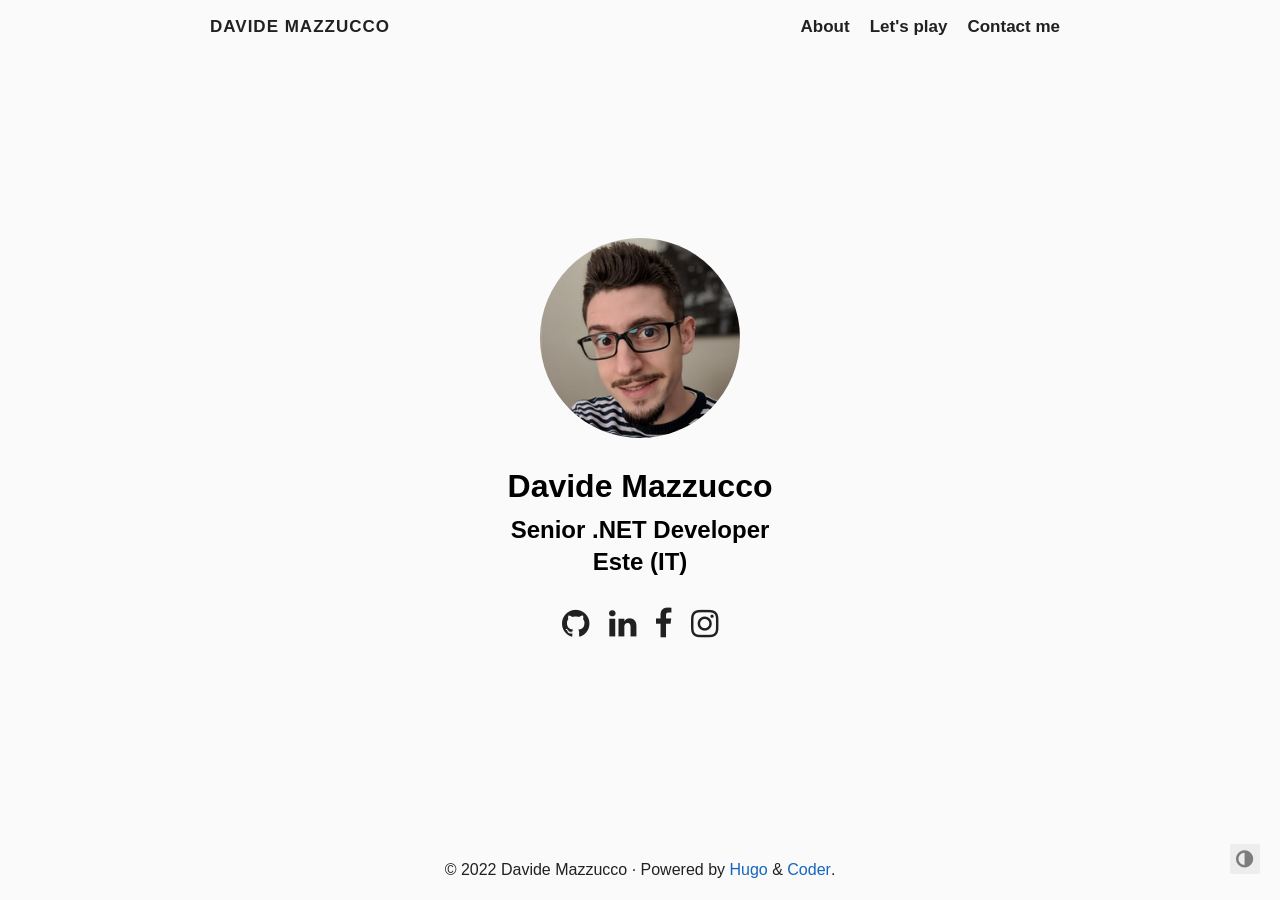
==== commit eb7847be: "deploy: 98fef8fb3b632339612b3ffa76cd3db97e09d246" ====
--- a/index.html
+++ b/index.html
@@ -1,205 +1,7 @@
-<!DOCTYPE html>
-<html lang="en">
-
-  <head>
-    <meta charset="utf-8">
-    <meta name="viewport" content="width=device-width, initial-scale=1.0">
-    <meta http-equiv="Content-Language" content="en">
-    <meta name="color-scheme" content="light dark">
-
-    
-
-    <meta name="author" content="Davide Mazzucco">
-    <meta name="description" content="Davide Mazzucco&#39;s personal website">
-    <meta name="keywords" content="blog,developer,personal">
-
-    <meta name="twitter:card" content="summary"/>
-<meta name="twitter:title" content="Davide Mazzucco"/>
-<meta name="twitter:description" content="Davide Mazzucco&#39;s personal website"/>
-
-    <meta property="og:title" content="Davide Mazzucco" />
-<meta property="og:description" content="Davide Mazzucco&#39;s personal website" />
-<meta property="og:type" content="website" />
-<meta property="og:url" content="http://www.example.com/" />
-
-
-
-    <title>Davide Mazzucco</title>
-
-    
-      <link rel="canonical" href="http://www.example.com/">
-    
-
-    <link rel="preload" href="/fonts/forkawesome-webfont.woff2?v=1.2.0" as="font" type="font/woff2" crossorigin>
-
-    
-      
-      
-      <link rel="stylesheet" href="/css/coder.min.d9fddbffe6f27e69985dc5fe0471cdb0e57fbf4775714bc3d847accb08f4a1f6.css" integrity="sha256-2f3b/&#43;byfmmYXcX&#43;BHHNsOV/v0d1cUvD2Eesywj0ofY=" crossorigin="anonymous" media="screen" />
-    
-
-    
-
-    
-      
-        
-        
-        <link rel="stylesheet" href="/css/coder-dark.min.002ee2378e14c7a68f1f0a53d9694ed252090987c4e768023fac694a4fc5f793.css" integrity="sha256-AC7iN44Ux6aPHwpT2WlO0lIJCYfE52gCP6xpSk/F95M=" crossorigin="anonymous" media="screen" />
-      
-    
-
-    
-
-    
-
-    <link rel="icon" type="image/png" href="/images/favicon-32x32.png" sizes="32x32">
-    <link rel="icon" type="image/png" href="/images/favicon-16x16.png" sizes="16x16">
-
-    <link rel="apple-touch-icon" href="/images/apple-touch-icon.png">
-    <link rel="apple-touch-icon" sizes="180x180" href="/images/apple-touch-icon.png">
-
-    <link rel="alternate" type="application/rss+xml" href="/index.xml" title="Davide Mazzucco" />
-    <meta name="generator" content="Hugo 0.83.1" />
-  </head>
-
-  
-  
-    
-  
-  <body class="preload-transitions colorscheme-auto">
-    
-<div class="float-container">
-    <a id="dark-mode-toggle" class="colorscheme-toggle">
-        <i class="fa fa-adjust fa-fw" aria-hidden="true"></i>
-    </a>
-</div>
-
-
-    <main class="wrapper">
-      <nav class="navigation">
-  <section class="container">
-    <a class="navigation-title" href="/">
-      Davide Mazzucco
-    </a>
-    
-      <input type="checkbox" id="menu-toggle" />
-      <label class="menu-button float-right" for="menu-toggle">
-        <i class="fa fa-bars fa-fw" aria-hidden="true"></i>
-      </label>
-      <ul class="navigation-list">
-        
-          
-            <li class="navigation-item">
-              <a class="navigation-link" href="/about/">About</a>
-            </li>
-          
-            <li class="navigation-item">
-              <a class="navigation-link" href="/contact/games">Let&#39;s play</a>
-            </li>
-          
-            <li class="navigation-item">
-              <a class="navigation-link" href="/contact/">Contact me</a>
-            </li>
-          
-        
-        
-      </ul>
-    
-  </section>
-</nav>
-
-
-      <div class="content">
-        
-  <section class="container centered">
-  <div class="about">
-    
-      
-        <div class="avatar"><img src="/images/avatar.jpg" alt="avatar"></div>
-      
-    
-    
-    <h1>Davide Mazzucco</h1>
-    
-    <h2>Senior .NET Developer<br>Este (IT)<br></h2>
-    
-    
-    <ul>
-      
-        
-          <li>
-            <a href="https://github.com/Dez87/" aria-label="Github"   >
-              <i class="fa fa-2x fa-github" aria-hidden="true"></i>
-            </a>
-          </li>
-        
-      
-        
-          <li>
-            <a href="https://www.linkedin.com/in/mazzuccodavide/" aria-label="LinkedIn"   >
-              <i class="fa fa-2x fa-linkedin" aria-hidden="true"></i>
-            </a>
-          </li>
-        
-      
-        
-          <li>
-            <a href="https://www.facebook.com/dez1987" aria-label="Facebook"   >
-              <i class="fa fa-2x fa-facebook" aria-hidden="true"></i>
-            </a>
-          </li>
-        
-      
-        
-          <li>
-            <a href="https://www.instagram.com/davidakkien" aria-label="Instagram"   >
-              <i class="fa fa-2x fa-instagram" aria-hidden="true"></i>
-            </a>
-          </li>
-        
-      
-    </ul>
-    
-  </div>
-</section>
-
-
-      </div>
-
-      <footer class="footer">
-  <section class="container">
-    ©
-    
-    2022
-     Davide Mazzucco 
-    ·
-    Powered by <a href="https://gohugo.io/">Hugo</a> & <a href="https://github.com/luizdepra/hugo-coder/">Coder</a>.
-    
-  </section>
-</footer>
-
-    </main>
-
-    
-      
-      <script src="/js/coder.min.39a51230dce2ac866c049b52573e38bf60666af4bc63c1bdf203b9b2d95b1cd6.js" integrity="sha256-OaUSMNzirIZsBJtSVz44v2BmavS8Y8G98gO5stlbHNY="></script>
-    
-
-    
-
-    
-
-    
-
-    
-
-    
-
-    
-
-    
-
-    
-  </body>
-
-</html>
+<!doctype html><html lang=en><head><meta charset=utf-8><meta name=viewport content="width=device-width,initial-scale=1"><meta http-equiv=content-language content="en"><meta name=color-scheme content="light dark"><meta name=author content="Davide Mazzucco"><meta name=description content="Davide Mazzucco's personal website"><meta name=keywords content="blog,developer,personal"><meta name=twitter:card content="summary"><meta name=twitter:title content="Davide Mazzucco"><meta name=twitter:description content="Davide Mazzucco's personal website"><meta property="og:title" content="Davide Mazzucco"><meta property="og:description" content="Davide Mazzucco's personal website"><meta property="og:type" content="website"><meta property="og:url" content="http://www.example.com/"><title>Davide Mazzucco</title><link rel=canonical href=http://www.example.com/><link rel=preload href="/fonts/forkawesome-webfont.woff2?v=1.2.0" as=font type=font/woff2 crossorigin><link rel=stylesheet href=/css/coder.min.d9fddbffe6f27e69985dc5fe0471cdb0e57fbf4775714bc3d847accb08f4a1f6.css integrity="sha256-2f3b/+byfmmYXcX+BHHNsOV/v0d1cUvD2Eesywj0ofY=" crossorigin=anonymous media=screen><link rel=stylesheet href=/css/coder-dark.min.002ee2378e14c7a68f1f0a53d9694ed252090987c4e768023fac694a4fc5f793.css integrity="sha256-AC7iN44Ux6aPHwpT2WlO0lIJCYfE52gCP6xpSk/F95M=" crossorigin=anonymous media=screen><link rel=icon type=image/png href=/images/favicon-32x32.png sizes=32x32><link rel=icon type=image/png href=/images/favicon-16x16.png sizes=16x16><link rel=apple-touch-icon href=/images/apple-touch-icon.png><link rel=apple-touch-icon sizes=180x180 href=/images/apple-touch-icon.png><link rel=alternate type=application/rss+xml href=/index.xml title="Davide Mazzucco"><meta name=generator content="Hugo 0.85.0"></head><body class="preload-transitions colorscheme-auto"><div class=float-container><a id=dark-mode-toggle class=colorscheme-toggle><i class="fa fa-adjust fa-fw" aria-hidden=true></i></a></div><main class=wrapper><nav class=navigation><section class=container><a class=navigation-title href=/>Davide Mazzucco</a>
+<input type=checkbox id=menu-toggle>
+<label class="menu-button float-right" for=menu-toggle><i class="fa fa-bars fa-fw" aria-hidden=true></i></label><ul class=navigation-list><li class=navigation-item><a class=navigation-link href=/about/>About</a></li><li class=navigation-item><a class=navigation-link href=/contact/games>Let's play</a></li><li class=navigation-item><a class=navigation-link href=/contact/>Contact me</a></li></ul></section></nav><div class=content><section class="container centered"><div class=about><div class=avatar><img src=/images/avatar.jpg alt=avatar></div><h1>Davide Mazzucco</h1><h2>Senior .NET Developer<br>Este (IT)<br></h2><ul><li><a href=https://github.com/Dez87/ aria-label=Github><i class="fa fa-2x fa-github" aria-hidden=true></i></a></li><li><a href=https://www.linkedin.com/in/mazzuccodavide/ aria-label=LinkedIn><i class="fa fa-2x fa-linkedin" aria-hidden=true></i></a></li><li><a href=https://www.facebook.com/dez1987 aria-label=Facebook><i class="fa fa-2x fa-facebook" aria-hidden=true></i></a></li><li><a href=https://www.instagram.com/davidakkien aria-label=Instagram><i class="fa fa-2x fa-instagram" aria-hidden=true></i></a></li></ul></div></section></div><footer class=footer><section class=container>©
+2022
+Davide Mazzucco
+·
+Powered by <a href=https://gohugo.io/>Hugo</a> & <a href=https://github.com/luizdepra/hugo-coder/>Coder</a>.</section></footer></main><script src=/js/coder.min.39a51230dce2ac866c049b52573e38bf60666af4bc63c1bdf203b9b2d95b1cd6.js integrity="sha256-OaUSMNzirIZsBJtSVz44v2BmavS8Y8G98gO5stlbHNY="></script></body></html>
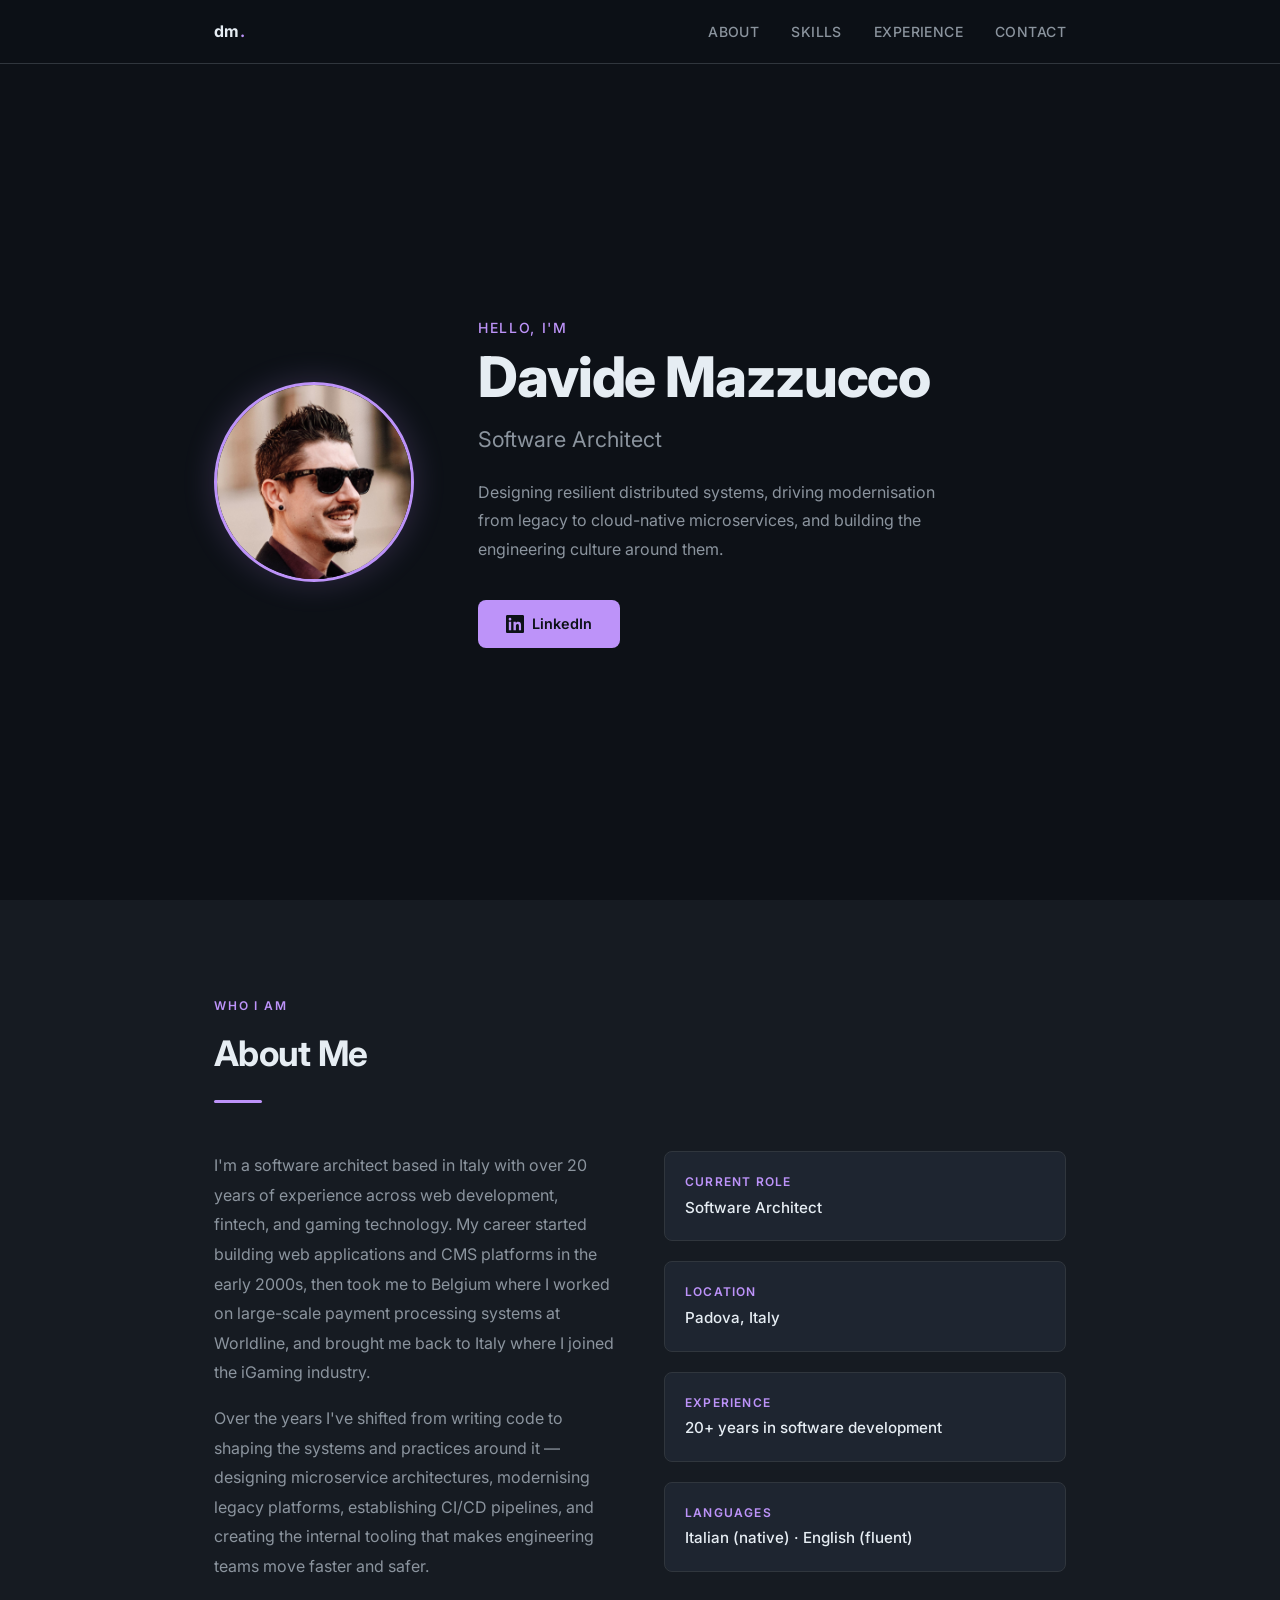
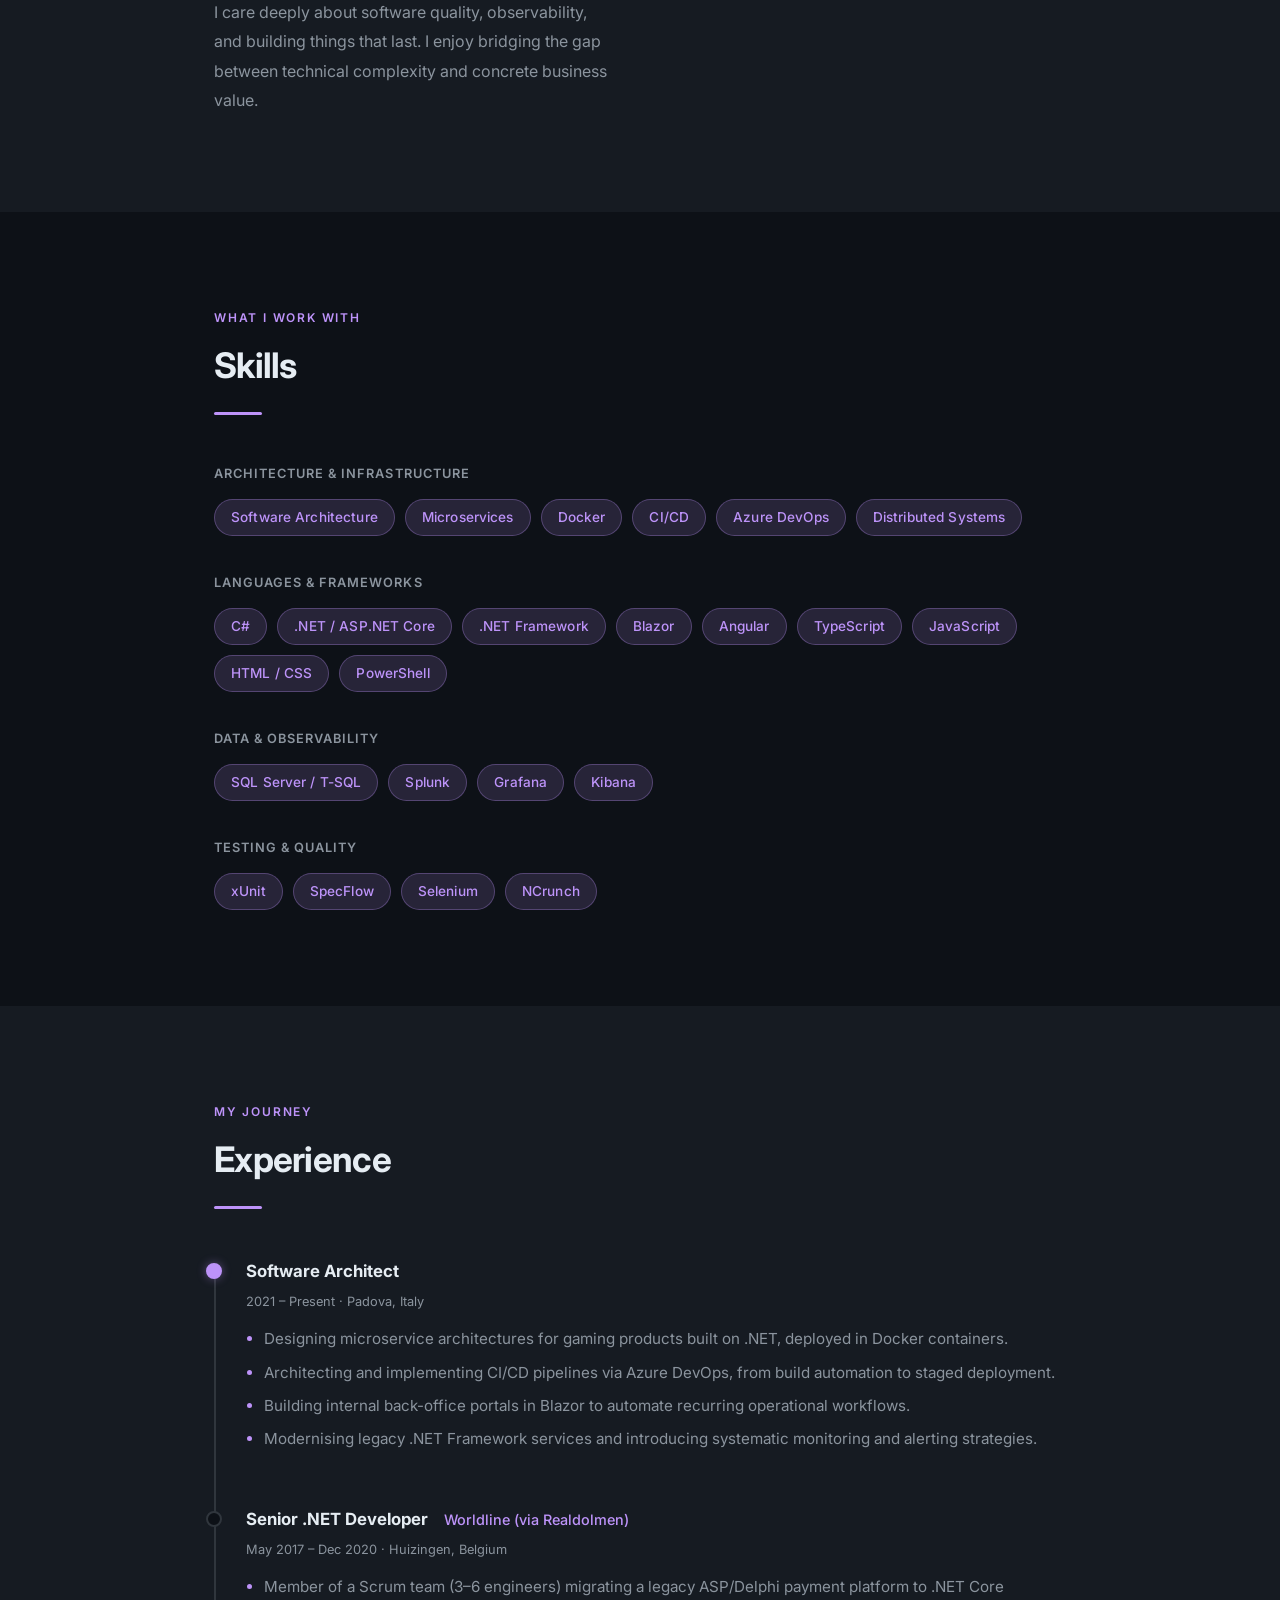
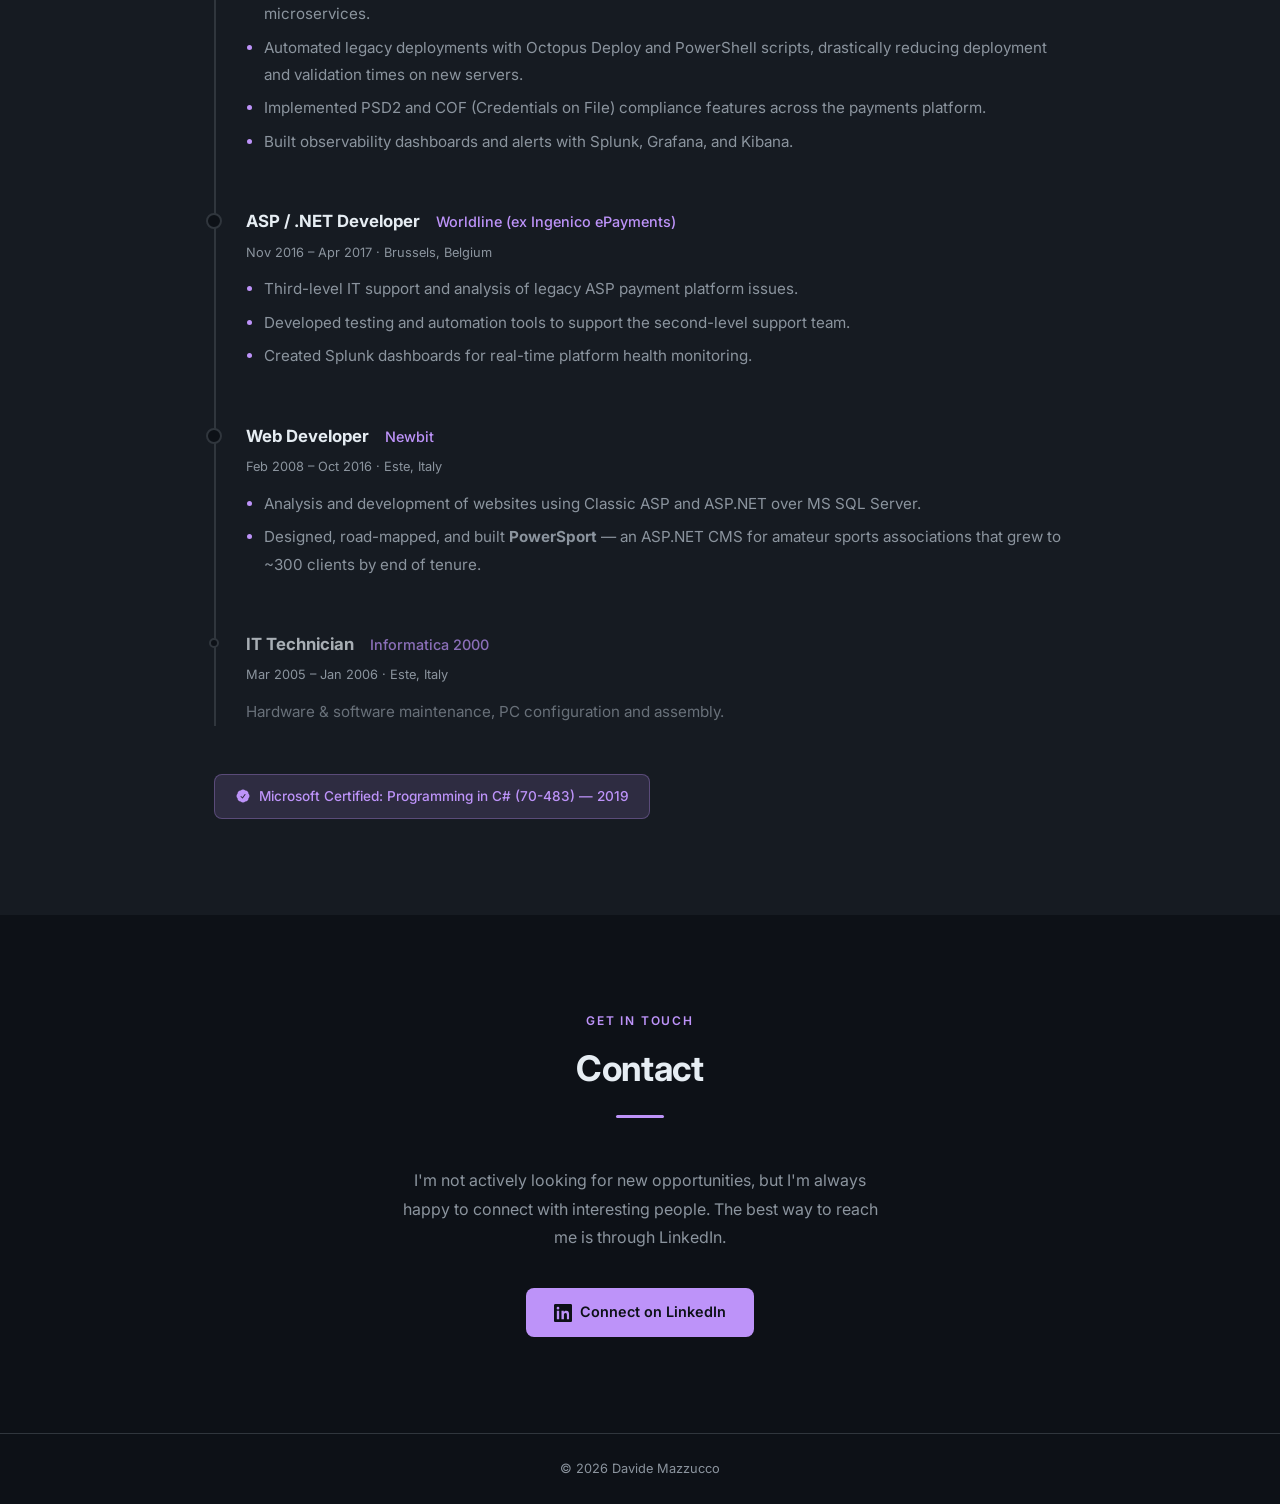
==== commit c7304767: "Rewrote from scratch in simple HTML + CSS" ====
--- a/index.html
+++ b/index.html
@@ -1,7 +1,349 @@
-<!doctype html><html lang=en><head><meta charset=utf-8><meta name=viewport content="width=device-width,initial-scale=1"><meta http-equiv=content-language content="en"><meta name=color-scheme content="light dark"><meta name=author content="Davide Mazzucco"><meta name=description content="Davide Mazzucco's personal website"><meta name=keywords content="blog,developer,personal"><meta name=twitter:card content="summary"><meta name=twitter:title content="Davide Mazzucco"><meta name=twitter:description content="Davide Mazzucco's personal website"><meta property="og:title" content="Davide Mazzucco"><meta property="og:description" content="Davide Mazzucco's personal website"><meta property="og:type" content="website"><meta property="og:url" content="http://www.example.com/"><title>Davide Mazzucco</title><link rel=canonical href=http://www.example.com/><link rel=preload href="/fonts/forkawesome-webfont.woff2?v=1.2.0" as=font type=font/woff2 crossorigin><link rel=stylesheet href=/css/coder.min.d9fddbffe6f27e69985dc5fe0471cdb0e57fbf4775714bc3d847accb08f4a1f6.css integrity="sha256-2f3b/+byfmmYXcX+BHHNsOV/v0d1cUvD2Eesywj0ofY=" crossorigin=anonymous media=screen><link rel=stylesheet href=/css/coder-dark.min.002ee2378e14c7a68f1f0a53d9694ed252090987c4e768023fac694a4fc5f793.css integrity="sha256-AC7iN44Ux6aPHwpT2WlO0lIJCYfE52gCP6xpSk/F95M=" crossorigin=anonymous media=screen><link rel=icon type=image/png href=/images/favicon-32x32.png sizes=32x32><link rel=icon type=image/png href=/images/favicon-16x16.png sizes=16x16><link rel=apple-touch-icon href=/images/apple-touch-icon.png><link rel=apple-touch-icon sizes=180x180 href=/images/apple-touch-icon.png><link rel=alternate type=application/rss+xml href=/index.xml title="Davide Mazzucco"><meta name=generator content="Hugo 0.85.0"></head><body class="preload-transitions colorscheme-auto"><div class=float-container><a id=dark-mode-toggle class=colorscheme-toggle><i class="fa fa-adjust fa-fw" aria-hidden=true></i></a></div><main class=wrapper><nav class=navigation><section class=container><a class=navigation-title href=/>Davide Mazzucco</a>
-<input type=checkbox id=menu-toggle>
-<label class="menu-button float-right" for=menu-toggle><i class="fa fa-bars fa-fw" aria-hidden=true></i></label><ul class=navigation-list><li class=navigation-item><a class=navigation-link href=/about/>About</a></li><li class=navigation-item><a class=navigation-link href=/contact/games>Let's play</a></li><li class=navigation-item><a class=navigation-link href=/contact/>Contact me</a></li></ul></section></nav><div class=content><section class="container centered"><div class=about><div class=avatar><img src=/images/avatar.jpg alt=avatar></div><h1>Davide Mazzucco</h1><h2>Senior .NET Developer<br>Este (IT)<br></h2><ul><li><a href=https://github.com/Dez87/ aria-label=Github><i class="fa fa-2x fa-github" aria-hidden=true></i></a></li><li><a href=https://www.linkedin.com/in/mazzuccodavide/ aria-label=LinkedIn><i class="fa fa-2x fa-linkedin" aria-hidden=true></i></a></li><li><a href=https://www.facebook.com/dez1987 aria-label=Facebook><i class="fa fa-2x fa-facebook" aria-hidden=true></i></a></li><li><a href=https://www.instagram.com/davidakkien aria-label=Instagram><i class="fa fa-2x fa-instagram" aria-hidden=true></i></a></li></ul></div></section></div><footer class=footer><section class=container>©
-2022
-Davide Mazzucco
-·
-Powered by <a href=https://gohugo.io/>Hugo</a> & <a href=https://github.com/luizdepra/hugo-coder/>Coder</a>.</section></footer></main><script src=/js/coder.min.39a51230dce2ac866c049b52573e38bf60666af4bc63c1bdf203b9b2d95b1cd6.js integrity="sha256-OaUSMNzirIZsBJtSVz44v2BmavS8Y8G98gO5stlbHNY="></script></body></html>+<!DOCTYPE html>
+<html lang="en">
+<head>
+  <meta charset="UTF-8" />
+  <meta name="viewport" content="width=device-width, initial-scale=1.0" />
+  <meta name="description" content="Davide Mazzucco — Software Architect. Designing resilient systems, microservices, and CI/CD pipelines." />
+  <meta name="author" content="Davide Mazzucco" />
+
+  <!-- Open Graph -->
+  <meta property="og:type" content="website" />
+  <meta property="og:url" content="https://www.mazzucco.eu/" />
+  <meta property="og:title" content="Davide Mazzucco — Software Architect" />
+  <meta property="og:description" content="Designing resilient systems, microservices, and CI/CD pipelines." />
+
+  <title>Davide Mazzucco — Software Architect</title>
+
+  <link rel="preconnect" href="https://fonts.googleapis.com" />
+  <link rel="preconnect" href="https://fonts.gstatic.com" crossorigin />
+  <link href="https://fonts.googleapis.com/css2?family=Inter:wght@400;500;600;700;800&display=swap" rel="stylesheet" />
+  <link rel="stylesheet" href="style.css" />
+</head>
+<body>
+
+  <!-- ===================== NAVIGATION ===================== -->
+  <header>
+    <nav class="nav">
+      <div class="container">
+        <span class="nav-logo">dm<span>.</span></span>
+        <ul class="nav-links" id="nav-links">
+          <li><a href="#about">About</a></li>
+          <li><a href="#skills">Skills</a></li>
+          <li><a href="#experience">Experience</a></li>
+          <li><a href="#contact">Contact</a></li>
+        </ul>
+        <button class="nav-toggle" id="nav-toggle" aria-label="Toggle navigation" aria-expanded="false">
+          <span></span>
+          <span></span>
+          <span></span>
+        </button>
+      </div>
+    </nav>
+  </header>
+
+  <main>
+
+    <!-- ===================== HERO ===================== -->
+    <section id="hero">
+      <div class="container">
+        <div class="hero-inner">
+
+          <div class="hero-photo">
+            <!-- Replace images/profile.jpg with your photo -->
+            <img src="images/profile.jpg" alt="Davide Mazzucco"
+                 onerror="this.parentElement.innerHTML='<div class=\'hero-photo-placeholder\'>DM</div>'" />
+          </div>
+
+          <div class="hero-text">
+            <p class="hero-greeting">Hello, I'm</p>
+            <h1 class="hero-name">Davide Mazzucco</h1>
+            <p class="hero-title">Software Architect</p>
+            <p class="hero-tagline">
+              Designing resilient distributed systems, driving modernisation
+              from legacy to cloud-native microservices, and building the
+              engineering culture around them.
+            </p>
+            <a class="btn btn-primary"
+               href="https://www.linkedin.com/in/mazzuccodavide"
+               target="_blank" rel="noopener noreferrer">
+              <!-- LinkedIn icon -->
+              <svg xmlns="http://www.w3.org/2000/svg" viewBox="0 0 24 24" fill="currentColor" aria-hidden="true">
+                <path d="M20.447 20.452H17.21v-5.569c0-1.328-.026-3.037-1.852-3.037-1.853 0-2.136 1.445-2.136 2.939v5.667H9.983V9h3.102v1.561h.044c.432-.818 1.487-1.681 3.061-1.681 3.272 0 3.876 2.154 3.876 4.955v6.617zM5.337 7.433a1.8 1.8 0 1 1 0-3.601 1.8 1.8 0 0 1 0 3.601zm1.554 13.019H3.782V9h3.109v11.452zM22.225 0H1.771C.792 0 0 .774 0 1.729v20.542C0 23.226.792 24 1.771 24h20.451C23.2 24 24 23.226 24 22.271V1.729C24 .774 23.2 0 22.222 0h.003z"/>
+              </svg>
+              LinkedIn
+            </a>
+          </div>
+
+        </div>
+      </div>
+    </section>
+
+    <!-- ===================== ABOUT ===================== -->
+    <section id="about">
+      <div class="container">
+        <p class="section-label">Who I am</p>
+        <h2 class="section-title">About Me</h2>
+        <div class="section-divider"></div>
+
+        <div class="about-body">
+          <div class="about-text">
+            <p>
+              I'm a software architect based in Italy with over 20 years of
+              experience across web development, fintech, and gaming technology.
+              My career started building web applications and CMS platforms in
+              the early 2000s, then took me to Belgium where I worked on
+              large-scale payment processing systems at Worldline, and brought
+              me back to Italy where I joined the iGaming industry.
+            </p>
+            <p>
+              Over the years I've shifted from writing code to shaping the
+              systems and practices around it — designing microservice
+              architectures, modernising legacy platforms, establishing CI/CD
+              pipelines, and creating the internal tooling that makes engineering
+              teams move faster and safer.
+            </p>
+            <p>
+              I care deeply about software quality, observability, and building
+              things that last. I enjoy bridging the gap between technical
+              complexity and concrete business value.
+            </p>
+          </div>
+
+          <div class="about-facts">
+            <div class="fact-item">
+              <span class="fact-label">Current role</span>
+              <span class="fact-value">Software Architect</span>
+            </div>
+            <div class="fact-item">
+              <span class="fact-label">Location</span>
+              <span class="fact-value">Padova, Italy</span>
+            </div>
+            <div class="fact-item">
+              <span class="fact-label">Experience</span>
+              <span class="fact-value">20+ years in software development</span>
+            </div>
+            <div class="fact-item">
+              <span class="fact-label">Languages</span>
+              <span class="fact-value">Italian (native) · English (fluent)</span>
+            </div>
+          </div>
+        </div>
+      </div>
+    </section>
+
+    <!-- ===================== SKILLS ===================== -->
+    <section id="skills">
+      <div class="container">
+        <p class="section-label">What I work with</p>
+        <h2 class="section-title">Skills</h2>
+        <div class="section-divider"></div>
+
+        <div class="skills-groups">
+
+          <div>
+            <p class="skill-group-label">Architecture &amp; Infrastructure</p>
+            <div class="skills-pills">
+              <span class="pill">Software Architecture</span>
+              <span class="pill">Microservices</span>
+              <span class="pill">Docker</span>
+              <span class="pill">CI/CD</span>
+              <span class="pill">Azure DevOps</span>
+              <span class="pill">Distributed Systems</span>
+            </div>
+          </div>
+
+          <div>
+            <p class="skill-group-label">Languages &amp; Frameworks</p>
+            <div class="skills-pills">
+              <span class="pill">C#</span>
+              <span class="pill">.NET / ASP.NET Core</span>
+              <span class="pill">.NET Framework</span>
+              <span class="pill">Blazor</span>
+              <span class="pill">Angular</span>
+              <span class="pill">TypeScript</span>
+              <span class="pill">JavaScript</span>
+              <span class="pill">HTML / CSS</span>
+              <span class="pill">PowerShell</span>
+            </div>
+          </div>
+
+          <div>
+            <p class="skill-group-label">Data &amp; Observability</p>
+            <div class="skills-pills">
+              <span class="pill">SQL Server / T-SQL</span>
+              <span class="pill">Splunk</span>
+              <span class="pill">Grafana</span>
+              <span class="pill">Kibana</span>
+            </div>
+          </div>
+
+          <div>
+            <p class="skill-group-label">Testing &amp; Quality</p>
+            <div class="skills-pills">
+              <span class="pill">xUnit</span>
+              <span class="pill">SpecFlow</span>
+              <span class="pill">Selenium</span>
+              <span class="pill">NCrunch</span>
+            </div>
+          </div>
+
+        </div>
+      </div>
+    </section>
+
+    <!-- ===================== EXPERIENCE ===================== -->
+    <section id="experience">
+      <div class="container">
+        <p class="section-label">My journey</p>
+        <h2 class="section-title">Experience</h2>
+        <div class="section-divider"></div>
+
+        <div class="timeline">
+
+          <!-- Current role — no company name -->
+          <div class="timeline-item current">
+            <div class="timeline-dot"></div>
+            <div class="timeline-meta">
+              <span class="timeline-role">Software Architect</span>
+            </div>
+            <p class="timeline-period">2021 – Present · Padova, Italy</p>
+            <div class="timeline-body">
+              <ul>
+                <li>Designing microservice architectures for gaming products built on .NET, deployed in Docker containers.</li>
+                <li>Architecting and implementing CI/CD pipelines via Azure DevOps, from build automation to staged deployment.</li>
+                <li>Building internal back-office portals in Blazor to automate recurring operational workflows.</li>
+                <li>Modernising legacy .NET Framework services and introducing systematic monitoring and alerting strategies.</li>
+              </ul>
+            </div>
+          </div>
+
+          <!-- Worldline via Realdolmen -->
+          <div class="timeline-item">
+            <div class="timeline-dot"></div>
+            <div class="timeline-meta">
+              <span class="timeline-role">Senior .NET Developer</span>
+              <span class="timeline-company">Worldline (via Realdolmen)</span>
+            </div>
+            <p class="timeline-period">May 2017 – Dec 2020 · Huizingen, Belgium</p>
+            <div class="timeline-body">
+              <ul>
+                <li>Member of a Scrum team (3–6 engineers) migrating a legacy ASP/Delphi payment platform to .NET Core microservices.</li>
+                <li>Automated legacy deployments with Octopus Deploy and PowerShell scripts, drastically reducing deployment and validation times on new servers.</li>
+                <li>Implemented PSD2 and COF (Credentials on File) compliance features across the payments platform.</li>
+                <li>Built observability dashboards and alerts with Splunk, Grafana, and Kibana.</li>
+              </ul>
+            </div>
+          </div>
+
+          <!-- Worldline (Ingenico) -->
+          <div class="timeline-item">
+            <div class="timeline-dot"></div>
+            <div class="timeline-meta">
+              <span class="timeline-role">ASP / .NET Developer</span>
+              <span class="timeline-company">Worldline (ex Ingenico ePayments)</span>
+            </div>
+            <p class="timeline-period">Nov 2016 – Apr 2017 · Brussels, Belgium</p>
+            <div class="timeline-body">
+              <ul>
+                <li>Third-level IT support and analysis of legacy ASP payment platform issues.</li>
+                <li>Developed testing and automation tools to support the second-level support team.</li>
+                <li>Created Splunk dashboards for real-time platform health monitoring.</li>
+              </ul>
+            </div>
+          </div>
+
+          <!-- Newbit -->
+          <div class="timeline-item">
+            <div class="timeline-dot"></div>
+            <div class="timeline-meta">
+              <span class="timeline-role">Web Developer</span>
+              <span class="timeline-company">Newbit</span>
+            </div>
+            <p class="timeline-period">Feb 2008 – Oct 2016 · Este, Italy</p>
+            <div class="timeline-body">
+              <ul>
+                <li>Analysis and development of websites using Classic ASP and ASP.NET over MS SQL Server.</li>
+                <li>Designed, road-mapped, and built <strong>PowerSport</strong> — an ASP.NET CMS for amateur sports associations that grew to ~300 clients by end of tenure.</li>
+              </ul>
+            </div>
+          </div>
+
+          <!-- Informatica 2000 — minor node -->
+          <div class="timeline-item minor">
+            <div class="timeline-dot"></div>
+            <div class="timeline-meta">
+              <span class="timeline-role">IT Technician</span>
+              <span class="timeline-company">Informatica 2000</span>
+            </div>
+            <p class="timeline-period">Mar 2005 – Jan 2006 · Este, Italy</p>
+            <div class="timeline-body">
+              Hardware &amp; software maintenance, PC configuration and assembly.
+            </div>
+          </div>
+
+        </div>
+
+        <!-- Certification badge -->
+        <div class="cert-badge">
+          <!-- Certificate icon -->
+          <svg xmlns="http://www.w3.org/2000/svg" viewBox="0 0 24 24" fill="currentColor" aria-hidden="true">
+            <path fill-rule="evenodd" d="M8.603 3.799A4.49 4.49 0 0 1 12 2.25c1.357 0 2.573.6 3.397 1.549a4.49 4.49 0 0 1 3.498 1.307 4.491 4.491 0 0 1 1.307 3.497A4.49 4.49 0 0 1 21.75 12a4.49 4.49 0 0 1-1.549 3.397 4.491 4.491 0 0 1-1.307 3.497 4.491 4.491 0 0 1-3.497 1.307A4.49 4.49 0 0 1 12 21.75a4.49 4.49 0 0 1-3.397-1.549 4.49 4.49 0 0 1-3.498-1.306 4.491 4.491 0 0 1-1.307-3.498A4.49 4.49 0 0 1 2.25 12c0-1.357.6-2.573 1.549-3.397a4.49 4.49 0 0 1 1.307-3.497 4.49 4.49 0 0 1 3.497-1.307zm7.007 6.387a.75.75 0 1 0-1.22-.872l-3.236 4.53L9.53 12.22a.75.75 0 0 0-1.06 1.06l2.25 2.25a.75.75 0 0 0 1.14-.094l3.75-5.25z" clip-rule="evenodd" />
+          </svg>
+          Microsoft Certified: Programming in C# (70-483) &mdash; 2019
+        </div>
+
+      </div>
+    </section>
+
+    <!-- ===================== CONTACT ===================== -->
+    <section id="contact">
+      <div class="container">
+        <p class="section-label">Get in touch</p>
+        <h2 class="section-title">Contact</h2>
+        <div class="section-divider" style="margin: 0 auto 48px;"></div>
+        <p class="contact-sub">
+          I'm not actively looking for new opportunities, but I'm always happy
+          to connect with interesting people. The best way to reach me is
+          through LinkedIn.
+        </p>
+        <a class="btn btn-primary"
+           href="https://www.linkedin.com/in/mazzuccodavide"
+           target="_blank" rel="noopener noreferrer">
+          <svg xmlns="http://www.w3.org/2000/svg" viewBox="0 0 24 24" fill="currentColor" aria-hidden="true">
+            <path d="M20.447 20.452H17.21v-5.569c0-1.328-.026-3.037-1.852-3.037-1.853 0-2.136 1.445-2.136 2.939v5.667H9.983V9h3.102v1.561h.044c.432-.818 1.487-1.681 3.061-1.681 3.272 0 3.876 2.154 3.876 4.955v6.617zM5.337 7.433a1.8 1.8 0 1 1 0-3.601 1.8 1.8 0 0 1 0 3.601zm1.554 13.019H3.782V9h3.109v11.452zM22.225 0H1.771C.792 0 0 .774 0 1.729v20.542C0 23.226.792 24 1.771 24h20.451C23.2 24 24 23.226 24 22.271V1.729C24 .774 23.2 0 22.222 0h.003z"/>
+          </svg>
+          Connect on LinkedIn
+        </a>
+      </div>
+    </section>
+
+  </main>
+
+  <footer>
+    <div class="container">
+      <p>&copy; <span id="year"></span> Davide Mazzucco</p>
+    </div>
+  </footer>
+
+  <script>
+    // Current year in footer
+    document.getElementById('year').textContent = new Date().getFullYear();
+
+    // Mobile nav toggle
+    const toggle = document.getElementById('nav-toggle');
+    const links  = document.getElementById('nav-links');
+    toggle.addEventListener('click', () => {
+      const open = links.classList.toggle('open');
+      toggle.setAttribute('aria-expanded', open);
+    });
+    // Close nav on link click (mobile)
+    links.querySelectorAll('a').forEach(a => {
+      a.addEventListener('click', () => {
+        links.classList.remove('open');
+        toggle.setAttribute('aria-expanded', 'false');
+      });
+    });
+  </script>
+
+</body>
+</html>
--- a/style.css
+++ b/style.css
@@ -0,0 +1,520 @@
+/* =====================================================
+   DESIGN TOKENS
+   ===================================================== */
+:root {
+  --bg:          #0d1117;
+  --surface:     #161b22;
+  --surface-2:   #1e2530;
+  --accent:      #BD93F9;
+  --accent-dim:  rgba(189, 147, 249, 0.15);
+  --text:        #e6edf3;
+  --muted:       #8b949e;
+  --border:      #30363d;
+  --radius-sm:   4px;
+  --radius-md:   8px;
+  --radius-lg:   16px;
+  --max-w:       900px;
+  --nav-h:       64px;
+  --transition:  0.2s ease;
+}
+
+/* =====================================================
+   RESET & BASE
+   ===================================================== */
+*, *::before, *::after { box-sizing: border-box; margin: 0; padding: 0; }
+
+html {
+  scroll-behavior: smooth;
+  scroll-padding-top: var(--nav-h);
+}
+
+body {
+  background-color: var(--bg);
+  color: var(--text);
+  font-family: 'Inter', sans-serif;
+  font-size: 16px;
+  line-height: 1.7;
+  -webkit-font-smoothing: antialiased;
+}
+
+a { color: var(--accent); text-decoration: none; transition: opacity var(--transition); }
+a:hover { opacity: 0.8; }
+
+img { display: block; max-width: 100%; }
+
+/* =====================================================
+   LAYOUT HELPERS
+   ===================================================== */
+.container {
+  width: 100%;
+  max-width: var(--max-w);
+  margin: 0 auto;
+  padding: 0 24px;
+}
+
+section { padding: 96px 0; }
+
+/* =====================================================
+   NAVIGATION
+   ===================================================== */
+.nav {
+  position: sticky;
+  top: 0;
+  z-index: 100;
+  height: var(--nav-h);
+  background: rgba(13, 17, 23, 0.85);
+  backdrop-filter: blur(12px);
+  -webkit-backdrop-filter: blur(12px);
+  border-bottom: 1px solid var(--border);
+}
+
+.nav .container {
+  height: 100%;
+  display: flex;
+  align-items: center;
+  justify-content: space-between;
+}
+
+.nav-logo {
+  font-weight: 700;
+  font-size: 1rem;
+  color: var(--text);
+  letter-spacing: 0.02em;
+}
+
+.nav-logo span { color: var(--accent); }
+
+.nav-links {
+  display: flex;
+  gap: 32px;
+  list-style: none;
+}
+
+.nav-links a {
+  color: var(--muted);
+  font-size: 0.875rem;
+  font-weight: 500;
+  letter-spacing: 0.03em;
+  text-transform: uppercase;
+  transition: color var(--transition);
+}
+
+.nav-links a:hover { color: var(--accent); opacity: 1; }
+
+/* Hamburger (mobile) */
+.nav-toggle {
+  display: none;
+  flex-direction: column;
+  gap: 5px;
+  background: none;
+  border: none;
+  cursor: pointer;
+  padding: 4px;
+}
+
+.nav-toggle span {
+  display: block;
+  width: 24px;
+  height: 2px;
+  background: var(--text);
+  border-radius: 2px;
+  transition: var(--transition);
+}
+
+/* =====================================================
+   HERO
+   ===================================================== */
+#hero {
+  min-height: calc(100vh - var(--nav-h));
+  display: flex;
+  align-items: center;
+  padding: 80px 0;
+}
+
+.hero-inner {
+  display: flex;
+  align-items: center;
+  gap: 64px;
+}
+
+.hero-photo {
+  flex-shrink: 0;
+  width: 200px;
+  height: 200px;
+  border-radius: 50%;
+  overflow: hidden;
+  border: 3px solid var(--accent);
+  box-shadow: 0 0 32px rgba(189, 147, 249, 0.2);
+}
+
+.hero-photo img {
+  width: 100%;
+  height: 100%;
+  object-fit: cover;
+}
+
+.hero-photo-placeholder {
+  width: 100%;
+  height: 100%;
+  background: var(--surface-2);
+  display: flex;
+  align-items: center;
+  justify-content: center;
+  font-size: 3rem;
+  color: var(--muted);
+  user-select: none;
+}
+
+.hero-text { flex: 1; }
+
+.hero-greeting {
+  font-size: 0.875rem;
+  font-weight: 500;
+  color: var(--accent);
+  letter-spacing: 0.12em;
+  text-transform: uppercase;
+  margin-bottom: 8px;
+}
+
+.hero-name {
+  font-size: clamp(2.2rem, 5vw, 3.5rem);
+  font-weight: 800;
+  line-height: 1.1;
+  color: var(--text);
+  margin-bottom: 12px;
+  letter-spacing: -0.02em;
+}
+
+.hero-title {
+  font-size: clamp(1rem, 2.5vw, 1.35rem);
+  font-weight: 400;
+  color: var(--muted);
+  margin-bottom: 20px;
+}
+
+.hero-tagline {
+  font-size: 1rem;
+  color: var(--muted);
+  max-width: 480px;
+  margin-bottom: 36px;
+  line-height: 1.8;
+}
+
+.btn {
+  display: inline-flex;
+  align-items: center;
+  gap: 8px;
+  padding: 12px 28px;
+  border-radius: var(--radius-md);
+  font-size: 0.9rem;
+  font-weight: 600;
+  cursor: pointer;
+  transition: all var(--transition);
+  border: none;
+}
+
+.btn-primary {
+  background: var(--accent);
+  color: #0d1117;
+}
+
+.btn-primary:hover {
+  opacity: 1;
+  background: #cba8fb;
+  transform: translateY(-2px);
+  box-shadow: 0 8px 24px rgba(189, 147, 249, 0.3);
+}
+
+.btn svg { width: 18px; height: 18px; flex-shrink: 0; }
+
+/* =====================================================
+   SECTION HEADINGS
+   ===================================================== */
+.section-label {
+  font-size: 0.75rem;
+  font-weight: 600;
+  color: var(--accent);
+  letter-spacing: 0.15em;
+  text-transform: uppercase;
+  margin-bottom: 8px;
+}
+
+.section-title {
+  font-size: clamp(1.6rem, 3.5vw, 2.2rem);
+  font-weight: 700;
+  color: var(--text);
+  letter-spacing: -0.02em;
+  margin-bottom: 16px;
+}
+
+.section-divider {
+  width: 48px;
+  height: 3px;
+  background: var(--accent);
+  border-radius: 2px;
+  margin-bottom: 48px;
+}
+
+/* =====================================================
+   ABOUT
+   ===================================================== */
+#about { background: var(--surface); }
+
+.about-body {
+  display: grid;
+  grid-template-columns: 1fr 1fr;
+  gap: 48px;
+  align-items: start;
+}
+
+.about-text p {
+  color: var(--muted);
+  margin-bottom: 16px;
+  font-size: 1rem;
+  line-height: 1.85;
+}
+
+.about-text p:last-child { margin-bottom: 0; }
+
+.about-facts {
+  display: flex;
+  flex-direction: column;
+  gap: 20px;
+}
+
+.fact-item {
+  display: flex;
+  flex-direction: column;
+  gap: 2px;
+  padding: 20px;
+  background: var(--surface-2);
+  border: 1px solid var(--border);
+  border-radius: var(--radius-md);
+}
+
+.fact-label {
+  font-size: 0.75rem;
+  font-weight: 600;
+  color: var(--accent);
+  letter-spacing: 0.1em;
+  text-transform: uppercase;
+}
+
+.fact-value {
+  font-size: 0.95rem;
+  color: var(--text);
+  font-weight: 500;
+}
+
+/* =====================================================
+   SKILLS
+   ===================================================== */
+.skills-groups { display: flex; flex-direction: column; gap: 36px; }
+
+.skill-group-label {
+  font-size: 0.8rem;
+  font-weight: 600;
+  color: var(--muted);
+  letter-spacing: 0.08em;
+  text-transform: uppercase;
+  margin-bottom: 14px;
+}
+
+.skills-pills {
+  display: flex;
+  flex-wrap: wrap;
+  gap: 10px;
+}
+
+.pill {
+  padding: 6px 16px;
+  background: var(--accent-dim);
+  color: var(--accent);
+  border: 1px solid rgba(189, 147, 249, 0.3);
+  border-radius: 100px;
+  font-size: 0.85rem;
+  font-weight: 500;
+  letter-spacing: 0.01em;
+  transition: all var(--transition);
+}
+
+.pill:hover {
+  background: rgba(189, 147, 249, 0.25);
+  border-color: var(--accent);
+}
+
+/* =====================================================
+   EXPERIENCE
+   ===================================================== */
+#experience { background: var(--surface); }
+
+.timeline {
+  position: relative;
+  padding-left: 32px;
+}
+
+.timeline::before {
+  content: '';
+  position: absolute;
+  left: 0;
+  top: 8px;
+  bottom: 0;
+  width: 2px;
+  background: var(--border);
+}
+
+.timeline-item {
+  position: relative;
+  margin-bottom: 52px;
+}
+
+.timeline-item:last-child { margin-bottom: 0; }
+
+.timeline-dot {
+  position: absolute;
+  left: -40px;
+  top: 6px;
+  width: 16px;
+  height: 16px;
+  border-radius: 50%;
+  background: var(--bg);
+  border: 2px solid var(--border);
+  transition: border-color var(--transition);
+}
+
+.timeline-item.current .timeline-dot {
+  border-color: var(--accent);
+  background: var(--accent);
+  box-shadow: 0 0 10px rgba(189, 147, 249, 0.4);
+}
+
+.timeline-item.minor .timeline-dot {
+  width: 10px;
+  height: 10px;
+  left: -37px;
+  top: 8px;
+}
+
+.timeline-meta {
+  display: flex;
+  align-items: baseline;
+  flex-wrap: wrap;
+  gap: 8px 16px;
+  margin-bottom: 6px;
+}
+
+.timeline-role {
+  font-size: 1.05rem;
+  font-weight: 700;
+  color: var(--text);
+}
+
+.timeline-company {
+  font-size: 0.9rem;
+  color: var(--accent);
+  font-weight: 500;
+}
+
+.timeline-period {
+  font-size: 0.8rem;
+  color: var(--muted);
+  margin-bottom: 12px;
+}
+
+.timeline-body {
+  color: var(--muted);
+  font-size: 0.95rem;
+  line-height: 1.8;
+}
+
+.timeline-body ul {
+  padding-left: 18px;
+  display: flex;
+  flex-direction: column;
+  gap: 6px;
+}
+
+.timeline-body li::marker { color: var(--accent); }
+
+.timeline-item.minor .timeline-body,
+.timeline-item.minor .timeline-meta { opacity: 0.7; }
+
+.cert-badge {
+  display: inline-flex;
+  align-items: center;
+  gap: 8px;
+  margin-top: 48px;
+  padding: 10px 20px;
+  background: var(--accent-dim);
+  border: 1px solid rgba(189, 147, 249, 0.3);
+  border-radius: var(--radius-md);
+  font-size: 0.85rem;
+  color: var(--accent);
+  font-weight: 500;
+}
+
+.cert-badge svg { width: 16px; height: 16px; flex-shrink: 0; }
+
+/* =====================================================
+   CONTACT
+   ===================================================== */
+#contact {
+  text-align: center;
+}
+
+.contact-sub {
+  color: var(--muted);
+  font-size: 1rem;
+  max-width: 480px;
+  margin: 0 auto 36px;
+  line-height: 1.8;
+}
+
+/* =====================================================
+   FOOTER
+   ===================================================== */
+footer {
+  border-top: 1px solid var(--border);
+  padding: 24px 0;
+  text-align: center;
+  color: var(--muted);
+  font-size: 0.8rem;
+}
+
+/* =====================================================
+   RESPONSIVE
+   ===================================================== */
+@media (max-width: 700px) {
+  .hero-inner { flex-direction: column; text-align: center; gap: 32px; }
+  .hero-tagline { margin: 0 auto 32px; }
+
+  .about-body { grid-template-columns: 1fr; }
+
+  .nav-links {
+    display: none;
+    position: absolute;
+    top: var(--nav-h);
+    left: 0;
+    right: 0;
+    flex-direction: column;
+    gap: 0;
+    background: var(--surface);
+    border-bottom: 1px solid var(--border);
+  }
+
+  .nav-links.open { display: flex; }
+
+  .nav-links a {
+    display: block;
+    padding: 16px 24px;
+    border-bottom: 1px solid var(--border);
+  }
+
+  .nav-toggle { display: flex; }
+
+  section { padding: 64px 0; }
+
+  .timeline { padding-left: 24px; }
+  .timeline-dot { left: -32px; }
+  .timeline-item.minor .timeline-dot { left: -29px; }
+}
